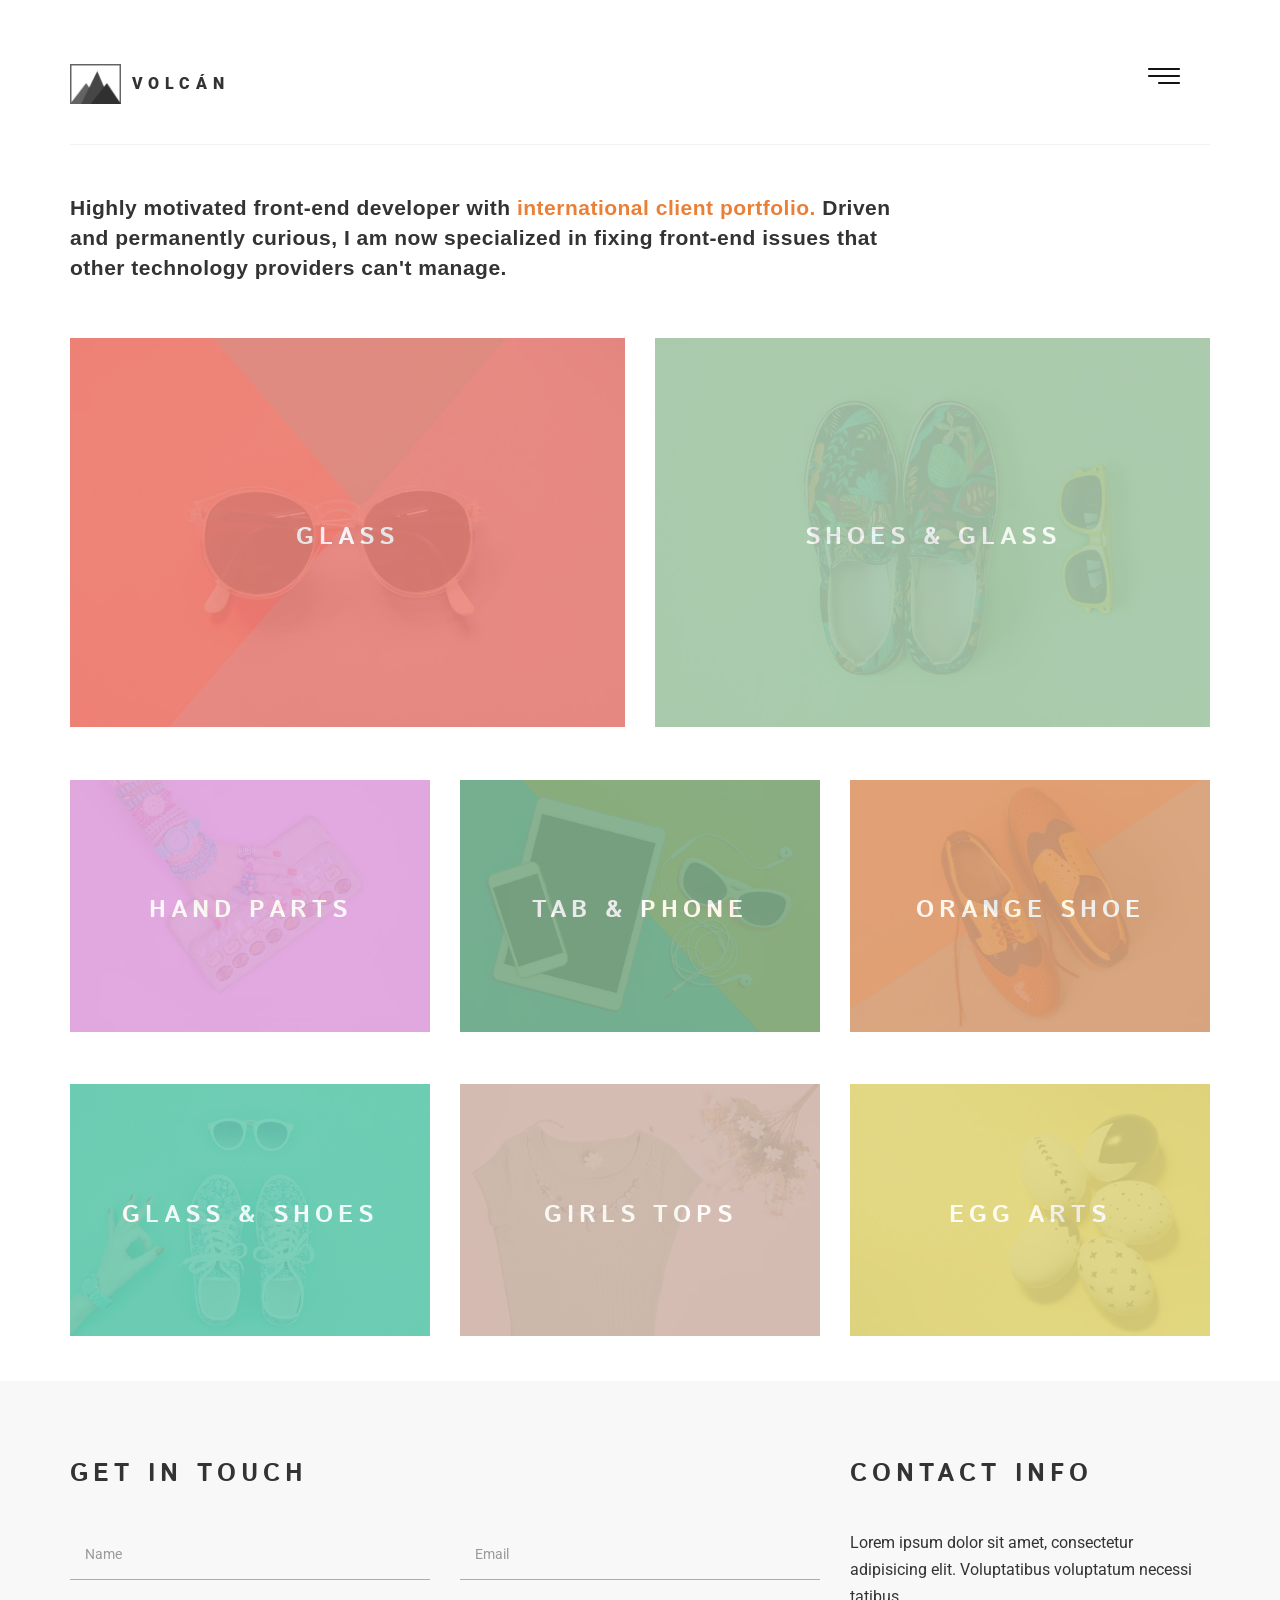
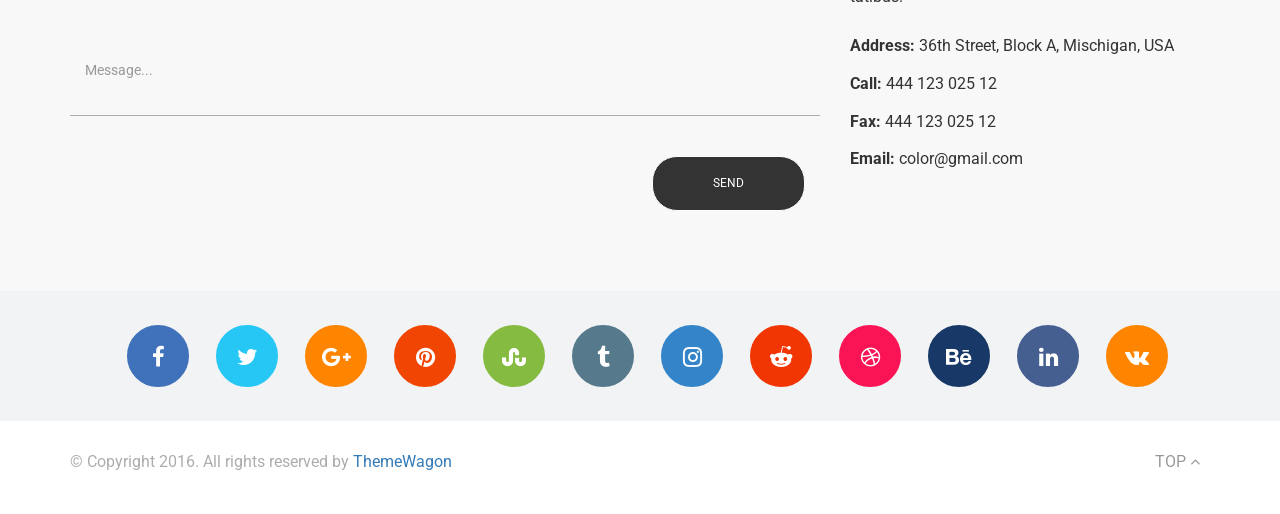
==== index.html @ 9eef5bb5 "added template" ====
<!DOCTYPE HTML>
<html>
	<head>
		<title>Volca&#769;n</title>

		<meta charset="utf-8" />
		<meta name="viewport" content="width=device-width, initial-scale=1" />
		<meta name="viewport" content="width=device-width, initial-scale=1.0">
		<link rel="stylesheet" type="text/css" href="assets/css/bootstrap.min.css">
		<link rel="stylesheet" href="assets/font-awesome/css/font-awesome.min.css">		
		<link href="https://fonts.googleapis.com/css?family=Istok+Web" rel="stylesheet">
		<link href="https://fonts.googleapis.com/css?family=Roboto:400,400i,700" rel="stylesheet">
		<link rel="stylesheet" href="assets/css/magnific-popup.css">

		<link rel="stylesheet" type="text/css" href="assets/css/main.css">
	</head>

	<body>
		<!-- Wrapper -->
		<section class="head" id="header">
			<div class="wrapper">
				<div class="container">
					<div class="row">
						<div class="col-md-12">
							<header class="header">
								<div class="inner">
									<!-- Logo -->
									<a href="#menu"class="nav-bars">
										<img src="images/nav_icon.svg" class="img-responsive" alt="Collapsable Navbar">
									</a>
									<a href="index.html" class="logo">
										<span class="symbol"><img src="images/logo.png" alt="Title" /></span><span class="title">volca&#769;n</span>
									</a>
								</div>
							</header>
							<!-- Menu -->
							<nav id="menu">
								<h2>Menu</h2>
								<ul>
									<li><a href="index.html">Home</a></li>
									<li><a href="elements.html">Elements</a></li>
								</ul>
							</nav>
						</div>
					</div>
				</div>
			</div>
		</section>

		<!-- Main -->

		<section class="main-body">
			<div class="container">
				<div class="row">
					<div class="col-md-9">
						<p class="drescription">Highly motivated front-end developer with <span class="orange">international client portfolio.</span> Driven and permanently curious, I am now specialized in fixing front-end issues that other technology providers can't manage.</p>
					</div>
				</div>
				<div class="tiles">
					<div class="row">
						<div class="col-md-6">
							<div class="a">
								<a href="#test-popup-1" class="open-popup-link">
									<img src="images/1.jpg" class="img-responsive" alt="Responsive image">
									<div class="img-hover glass">
										<div class="c-table">
											<div class="ct-cell">
												<h3 class="img-title">Glass</h3>
											</div>
										</div>
									</div>
								</a>
							</div>
							<div id="test-popup-1" class="white-popup mfp-hide">
							  	<div class="container-fluid">
									<div class="row">
										<div class="pop-up-color">
											<div class="col-md-8 p-l-0 p-r-0">
												<img src="images/1.jpg" class="img-responsive" alt="Responsive image">
											</div>
											<div class="col-md-4">
												<div>
													<h2 class="popup-head">Glass</h2>
												</div>
												<div>
													<p class="popup-parapraph">Etiam quis viverra lorem, in semper lorem. Sed nisl arcu euismod sit a amet nisi is a euismod sed cursus arcu elementum and ipsum arcu vivamus is quis venenatis orci and nullam dolore. Etiam quis viverra lorem, in semper lorem. Sed nisl arcu euismod still amet nisi aliqua.Eas Lorem ipsum dolor sit amet.</p>
												</div>
												<div class="pop-up-icon">
													<div class="row">
														<ul class="text-center popup-social-contact">
															<li class="popup-social-icons">
															<a href="#" class="icon pop-up fa-facebook"><span class="label">Facebook</span></a>
															</li>
															<li class="popup-social-icons">
																<a href="#" class="icon pop-up fa-twitter"><span class="label">Twitter</span></a>
															</li>
															<li class="popup-social-icons">
																<a href="#" class="icon pop-up fa-google-plus"><span class="label">GooglePlus</span></a>
															</li>
															<li class="popup-social-icons">
																<a href="#" class="icon pop-up fa-pinterest"><span class="label">pinterest</span></a>
															</li>
														</ul>
													</div>
												</div>
											</div>
										</div>
									</div>
								</div>
							</div>
						</div>
						<div class="col-md-6">
							<div class="a">
								<a href="#test-popup-2" class="open-popup-link">
									<img src="images/2.jpg" class="img-responsive" alt="Responsive image">
									<div class="img-hover shoes-glass">
										<div class="c-table">
											<div class="ct-cell">
												<h3 class="img-title">SHOES & GLASS</h3>
											</div>
										</div>
									</div>
								</a>
							</div>
							<div id="test-popup-2" class="white-popup mfp-hide">
							  	<div class="container-fluid">
									<div class="row">
										<div class="pop-up-color">
											<div class="col-md-8 p-l-0 p-r-0">
												<img src="images/2.jpg" class="img-responsive" alt="Responsive image">
											</div>
											<div class="col-md-4">
												<div>
													<h2 class="popup-head">SHOES & GLASS</h2>
												</div>
												<div>
													<p class="popup-parapraph">Etiam quis viverra lorem, in semper lorem. Sed nisl arcu euismod sit a amet nisi is a euismod sed cursus arcu elementum and ipsum arcu vivamus is quis venenatis orci and nullam dolore. Etiam quis viverra lorem, in semper lorem. Sed nisl arcu euismod still amet nisi aliqua.Eas Lorem ipsum dolor sit amet.</p>
												</div>
												<div class="pop-up-icon">
													<div class="row">
														<ul class="text-center popup-social-contact">
															<li class="popup-social-icons">
															<a href="#" class="icon pop-up fa-facebook"><span class="label">Facebook</span></a>
															</li>
															<li class="popup-social-icons">
																<a href="#" class="icon pop-up fa-twitter"><span class="label">Twitter</span></a>
															</li>
															<li class="popup-social-icons">
																<a href="#" class="icon pop-up fa-google-plus"><span class="label">GooglePlus</span></a>
															</li>
															<li class="popup-social-icons">
																<a href="#" class="icon pop-up fa-pinterest"><span class="label">pinterest</span></a>
															</li>
														</ul>
													</div>
												</div>
											</div>
										</div>
									</div>
								</div>
							</div>
						</div>
					</div><br>
					<div class="row">
						<div class="col-md-4">
							<div class="a">
								<a href="#test-popup-3" class="open-popup-link">
									<img src="images/3.jpg" class="img-responsive" alt="Responsive image">
									<div class="img-hover hand-parts">
										<div class="c-table">
											<div class="ct-cell">
												<h3 class="img-title">HAND PARTS</h3>
											</div>
										</div>
									</div>
								</a>
							</div>
							<div id="test-popup-3" class="white-popup mfp-hide">
							  	<div class="container-fluid">
									<div class="row">
										<div class="pop-up-color">
											<div class="col-md-8 p-l-0 p-r-0">
												<img src="images/3.jpg" class="img-responsive" alt="Responsive image">
											</div>
											<div class="col-md-4">
												<div>
													<h2 class="popup-head">HAND PARTS</h2>
												</div>
												<div>
													<p class="popup-parapraph">Etiam quis viverra lorem, in semper lorem. Sed nisl arcu euismod sit a amet nisi is a euismod sed cursus arcu elementum and ipsum arcu vivamus is quis venenatis orci and nullam dolore. Etiam quis viverra lorem, in semper lorem. Sed nisl arcu euismod still amet nisi aliqua.Eas Lorem ipsum dolor sit amet.</p>
												</div>
												<div class="pop-up-icon">
													<div class="row">
														<ul class="text-center popup-social-contact">
															<li class="popup-social-icons">
															<a href="#" class="icon pop-up fa-facebook"><span class="label">Facebook</span></a>
															</li>
															<li class="popup-social-icons">
																<a href="#" class="icon pop-up fa-twitter"><span class="label">Twitter</span></a>
															</li>
															<li class="popup-social-icons">
																<a href="#" class="icon pop-up fa-google-plus"><span class="label">GooglePlus</span></a>
															</li>
															<li class="popup-social-icons">
																<a href="#" class="icon pop-up fa-pinterest"><span class="label">pinterest</span></a>
															</li>
														</ul>
													</div>
												</div>
											</div>
										</div>
									</div>
								</div>
							</div>
						</div>
						<div class="col-md-4">
							<div class="a">
								<a href="#test-popup-4" class="open-popup-link">
									<img src="images/4.jpg" class="img-responsive" alt="Responsive image">
									<div class="img-hover table-with-phone">
										<div class="c-table">
											<div class="ct-cell">
												<h3 class="img-title">TAB &amp; PHONE</h3>
											</div>
										</div>
									</div>
								</a>
							</div>
							<div id="test-popup-4" class="white-popup mfp-hide">
							  	<div class="container-fluid">
									<div class="row">
										<div class="pop-up-color">
											<div class="col-md-8 p-l-0 p-r-0">
												<img src="images/4.jpg" class="img-responsive" alt="Responsive image">
											</div>
											<div class="col-md-4">
												<div>
													<h2 class="popup-head">Tablet with phone</h2>
												</div>
												<div>
													<p class="popup-parapraph">Etiam quis viverra lorem, in semper lorem. Sed nisl arcu euismod sit a amet nisi is a euismod sed cursus arcu elementum and ipsum arcu vivamus is quis venenatis orci and nullam dolore. Etiam quis viverra lorem, in semper lorem. Sed nisl arcu euismod still amet nisi aliqua.Eas Lorem ipsum dolor sit amet.</p>
												</div>
												<div class="pop-up-icon">
													<div class="row">
														<ul class="text-center popup-social-contact">
															<li class="popup-social-icons">
															<a href="#" class="icon pop-up fa-facebook"><span class="label">Facebook</span></a>
															</li>
															<li class="popup-social-icons">
																<a href="#" class="icon pop-up fa-twitter"><span class="label">Twitter</span></a>
															</li>
															<li class="popup-social-icons">
																<a href="#" class="icon pop-up fa-google-plus"><span class="label">GooglePlus</span></a>
															</li>
															<li class="popup-social-icons">
																<a href="#" class="icon pop-up fa-pinterest"><span class="label">pinterest</span></a>
															</li>
														</ul>
													</div>
												</div>
											</div>
										</div>
									</div>
								</div>
							</div>
						</div>
						<div class="col-md-4">
							<div class="a">
								<a href="#test-popup-5" class="open-popup-link">
									<img src="images/5.jpg" class="img-responsive" alt="Responsive image">
									<div class="img-hover orange-shoe">
										<div class="c-table">
											<div class="ct-cell">
												<h3 class="img-title">ORANGE SHOE</h3>
											</div>
										</div>
									</div>
								</a>
							</div>
							<div id="test-popup-5" class="white-popup mfp-hide">
							  	<div class="container-fluid">
									<div class="row">
										<div class="pop-up-color">
											<div class="col-md-8 p-l-0 p-r-0">
												<img src="images/5.jpg" class="img-responsive" alt="Responsive image">
											</div>
											<div class="col-md-4">
												<div>
													<h2 class="popup-head">Orange shoe</h2>
												</div>
												<div>
													<p class="popup-parapraph">Etiam quis viverra lorem, in semper lorem. Sed nisl arcu euismod sit a amet nisi is a euismod sed cursus arcu elementum and ipsum arcu vivamus is quis venenatis orci and nullam dolore. Etiam quis viverra lorem, in semper lorem. Sed nisl arcu euismod still amet nisi aliqua.Eas Lorem ipsum dolor sit amet.</p>
												</div>
												<div class="pop-up-icon">
													<div class="row">
														<ul class="text-center popup-social-contact">
															<li class="popup-social-icons">
															<a href="#" class="icon pop-up fa-facebook"><span class="label">Facebook</span></a>
															</li>
															<li class="popup-social-icons">
																<a href="#" class="icon pop-up fa-twitter"><span class="label">Twitter</span></a>
															</li>
															<li class="popup-social-icons">
																<a href="#" class="icon pop-up fa-google-plus"><span class="label">GooglePlus</span></a>
															</li>
															<li class="popup-social-icons">
																<a href="#" class="icon pop-up fa-pinterest"><span class="label">pinterest</span></a>
															</li>
														</ul>
													</div>
												</div>
											</div>
										</div>
									</div>
								</div>
							</div>
						</div>
					</div><br>
					<div class="row">
						<div class="col-md-4">
							<div class="a">
								<a href="#test-popup-6" class="open-popup-link">
									<img src="images/6.jpg" class="img-responsive" alt="Responsive image">
									<div class="img-hover glass-shoes">
										<div class="c-table">
											<div class="ct-cell">
												<h3 class="img-title">GLASS & SHOES</h3>
											</div>
										</div>
									</div>
								</a>
							</div>
							<div id="test-popup-6" class="white-popup mfp-hide">
							  	<div class="container-fluid">
									<div class="row">
										<div class="pop-up-color">
											<div class="col-md-8 p-l-0 p-r-0">
												<img src="images/6.jpg" class="img-responsive" alt="Responsive image">
											</div>
											<div class="col-md-4">
												<div>
													<h2 class="popup-head">Glass & Shoes</h2>
												</div>
												<div>
													<p class="popup-parapraph">Etiam quis viverra lorem, in semper lorem. Sed nisl arcu euismod sit a amet nisi is a euismod sed cursus arcu elementum and ipsum arcu vivamus is quis venenatis orci and nullam dolore. Etiam quis viverra lorem, in semper lorem. Sed nisl arcu euismod still amet nisi aliqua.Eas Lorem ipsum dolor sit amet.</p>
												</div>
												<div class="pop-up-icon">
													<div class="row">
														<ul class="text-center popup-social-contact">
															<li class="popup-social-icons">
															<a href="#" class="icon pop-up fa-facebook"><span class="label">Facebook</span></a>
															</li>
															<li class="popup-social-icons">
																<a href="#" class="icon pop-up fa-twitter"><span class="label">Twitter</span></a>
															</li>
															<li class="popup-social-icons">
																<a href="#" class="icon pop-up fa-google-plus"><span class="label">GooglePlus</span></a>
															</li>
															<li class="popup-social-icons">
																<a href="#" class="icon pop-up fa-pinterest"><span class="label">pinterest</span></a>
															</li>
														</ul>
													</div>
												</div>
											</div>
										</div>
									</div>
								</div>
							</div>
						</div>
						<div class="col-md-4">
							<div class="a">
								<a href="#test-popup-7" class="open-popup-link">
									<img src="images/7.jpg" class="img-responsive" alt="Responsive image">
									<div class="img-hover girls-tops">
										<div class="c-table">
											<div class="ct-cell">
												<h3 class="img-title">GIRLS TOPS</h3>
											</div>
										</div>
									</div>
								</a>
							</div>
							<div id="test-popup-7" class="white-popup mfp-hide">
							  	<div class="container-fluid">
									<div class="row">
										<div class="pop-up-color">
											<div class="col-md-8 p-l-0 p-r-0">
												<img src="images/7.jpg" class="img-responsive" alt="Responsive image">
											</div>
											<div class="col-md-4">
												<div>
													<h2 class="popup-head">Girls Tops</h2>
												</div>
												<div>
													<p class="popup-parapraph">Etiam quis viverra lorem, in semper lorem. Sed nisl arcu euismod sit a amet nisi is a euismod sed cursus arcu elementum and ipsum arcu vivamus is quis venenatis orci and nullam dolore. Etiam quis viverra lorem, in semper lorem. Sed nisl arcu euismod still amet nisi aliqua.Eas Lorem ipsum dolor sit amet.</p>
												</div>
												<div class="pop-up-icon">
													<div class="row">
														<ul class="text-center popup-social-contact">
															<li class="popup-social-icons">
															<a href="#" class="icon pop-up fa-facebook"><span class="label">Facebook</span></a>
															</li>
															<li class="popup-social-icons">
																<a href="#" class="icon pop-up fa-twitter"><span class="label">Twitter</span></a>
															</li>
															<li class="popup-social-icons">
																<a href="#" class="icon pop-up fa-google-plus"><span class="label">GooglePlus</span></a>
															</li>
															<li class="popup-social-icons">
																<a href="#" class="icon pop-up fa-pinterest"><span class="label">pinterest</span></a>
															</li>
														</ul>
													</div>
												</div>
											</div>
										</div>
									</div>
								</div>
							</div>
						</div>
						<div class="col-md-4">
							<div class="a">
								<a href="#test-popup-8" class="open-popup-link">
									<img src="images/8.jpg" class="img-responsive" alt="Responsive image">
									<div class="img-hover egg-arts">
										<div class="c-table">
											<div class="ct-cell">
												<h3 class="img-title">EGG ARTS</h3>
											</div>
										</div>
									</div>
								</a>
							</div>
							<div id="test-popup-8" class="white-popup mfp-hide">
							  	<div class="container-fluid">
									<div class="row">
										<div class="pop-up-color">
											<div class="col-md-8 p-l-0 p-r-0">
												<img src="images/8.jpg" class="img-responsive" alt="Responsive image">
											</div>
											<div class="col-md-4">
												<div>
													<h2 class="popup-head">Egg Arts</h2>
												</div>
												<div>
													<p class="popup-parapraph">Etiam quis viverra lorem, in semper lorem. Sed nisl arcu euismod sit a amet nisi is a euismod sed cursus arcu elementum and ipsum arcu vivamus is quis venenatis orci and nullam dolore. Etiam quis viverra lorem, in semper lorem. Sed nisl arcu euismod still amet nisi aliqua.Eas Lorem ipsum dolor sit amet.</p>
												</div>
												<div class="pop-up-icon">
													<div class="row">
														<ul class="text-center popup-social-contact">
															<li class="popup-social-icons">
															<a href="#" class="icon pop-up fa-facebook"><span class="label">Facebook</span></a>
															</li>
															<li class="popup-social-icons">
																<a href="#" class="icon pop-up fa-twitter"><span class="label">Twitter</span></a>
															</li>
															<li class="popup-social-icons">
																<a href="#" class="icon pop-up fa-google-plus"><span class="label">GooglePlus</span></a>
															</li>
															<li class="popup-social-icons">
																<a href="#" class="icon pop-up fa-pinterest"><span class="label">pinterest</span></a>
															</li>
														</ul>														
													</div>
												</div>
											</div>
										</div>
									</div>
								</div>
							</div>
						</div>
					</div>
				</div>
			</div>
		</section>

		<section class="contact">
			<div class="container">
				<div class="row">
					<div class="col-md-8">
						<h1>GET IN TOUCH</h1>
							<form>
								<div class="row">
									<div class="col-md-6">
										<div class="form-group">
											<input type="text" class="form-control gt" name="name" id="name" placeholder="Name"/>
										</div>
									</div>
									<div class="col-md-6">
										<div class="form-group">
											<input type="email" class="form-control gt" name="email" id="email" placeholder="Email" />
										</div>
									</div>
								</div>
								<div class="row">
									<div class="col-md-12">
										<div class="from-group">
											<textarea class="form-control gt" rows="2" name="message" id="message" placeholder="Message..."></textarea>
										</div>
									</div>
								</div>
							</form>
							<div class="form-group"  align="right">
							    <div class="col-sm-offset-2 col-sm-10">
							      <a href="#" type="submit" class="btn btn-tobais btn-send-2">SEND</a>
							    </div>
							</div>
						</div>
					<div class="col-md-4">
						<h1>CONTACT INFO</h1>
							<p class="contact-desc">
								Lorem ipsum dolor sit amet, consectetur adipisicing elit. Voluptatibus voluptatum necessi tatibus.
							</p>
							<p><Strong>Address: </Strong> 36th Street, Block A, Mischigan, USA</p>
							<p><Strong>Call:</Strong> 444 123 025 12</p>						
							<p><Strong>Fax: </Strong>444 123 025 12</p>						
							<p><Strong>Email: </Strong>color@gmail.com</p>						
					</div>
				</div>				
			</div>
		</section>

		<section class="social-contact-icon">
			<div class="container">
				<div class="row">
					<div class="col-md-12 col-xs-12">
						<ul class="text-center social-contact">
							<li class="social-icons">
							<a href="#" class="icon style2 fa-facebook"><span class="label">Facebook</span></a>
							</li>
							<li class="social-icons">
								<a href="#" class="icon style2 fa-twitter"><span class="label">Twitter</span></a>
							</li>
							<li class="social-icons">
								<a href="#" class="icon style2 fa-google-plus"><span class="label">GooglePlus</span></a>
							</li>
							<li class="social-icons">
								<a href="#" class="icon style2 fa-pinterest"><span class="label">pinterest</span></a>
							</li>
							<li class="social-icons">
								<a href="#" class="icon style2 fa-stumbleupon"><span class="label">Stumbleupon</span></a>
							</li>
							<li class="social-icons">
								<a href="#" class="icon style2 fa-tumblr"><span class="label">tumblr</span></a>
							</li>
							<li class="social-icons">
								<a href="#" class="icon style2 fa-instagram"><span class="label">Instagram</span></a>
							</li>
							<li class="social-icons">
								<a href="#" class="icon style2 fa-reddit-alien"><span class="label">reddit-alien</span></a>
							</li>
							<li class="social-icons">
								<a href="#" class="icon style2 fa-dribbble"><span class="label">Dribbble</span></a>
							</li>
							<li class="social-icons">
								<a href="#" class="icon style2 fa-behance"><span class="label">Behance</span></a>
							</li>
							<li class="social-icons">
								<a href="#" class="icon style2 fa-linkedin"><span class="label">Linkedin</span></a>
							</li>
							<li class="social-icons">
								<a href="#" class="icon style2 fa-vk"><span class="label">vk</span></a>
							</li>
						</ul>							
					</div>
				</div>
			</div>
		</section>

		<section class="footer">		
			<footer>
				<div class="container">
					<div class="row">
						<div class="col-sm-8 col-xs-9">
							<p class="right-color">&copy; Copyright 2016. All rights reserved by <a href="https://themewagon.com/" target="_blank">ThemeWagon</a></p>
						</div>
						<div class="col-sm-4 col-xs-3" align="right">
							<a href="#" id="back-to-top" class="top text-right" >TOP <i class="fa fa-angle-up" aria-hidden="true"></i> </a>
						</div>
					</div>
				</div>											
			</footer>
		</section>

	<!-- Scripts -->

		<script src="assets/js/jquery-3.1.0.min.js"></script>
		<script src="assets/js/bootstrap.min.js"></script>
		<script src="assets/js/jquery.magnific-popup.min.js"></script>

		<script src="assets/js/script.js"></script>

		<!--  ===== Scroll to Top ====  -->
	    <script>
			if ($('#back-to-top').length) {
			    $('#back-to-top').on('click', function (e) {
			        e.preventDefault();
			        $('html,body').animate({
			            scrollTop: 0
			        }, 700);
			    });
			}
		</script>
		
	</body>
</html>
---- assets/css/main.css ----
* {
	outline: none !important;
}
body {
	font-family: 'Roboto', sans-serif;
	font-size: 16px;
}

a:hover {
	text-decoration: none;
}

blockquote {
	font-style: italic;
	border-left: 3px solid #333;
}
h1, h2, h3, h4, h5, h6{
	font-family: 'Istok Web', sans-serif;
	font-weight: bold;
}
textarea {
	resize: none;
}
h1 {
	font-size: 36px;
	margin-top: 45px;
}
h2 {
	font-size: 31px;
}
pre {
	background-color: e4e4e4;
	border-radius: 10px;
}

.inner {
    border-bottom: 1px solid #f2f2f2;
}

.drescription {
	padding-top: 2.3em;
    font-family: 'Roboto Bold', sans-serif;
    font-size: 21px;
    font-weight: 700;
    letter-spacing: .5px;
}

.orange {
	color: #eb7f36;
}
.checkbox-inline, .radio-inline {
	
	font-size: 15px;
	margin: 25px 0px 0px 0px;
}

.fa-circle-thin:before, .fa-check-circle:before, .fa-check-square:before, .fa-square-o:before {
    font-size: 25px;
    margin-right: 7px;
}
.contact {
	background-color: #f8f8f8;
	padding: 5em 0em;
}
.contact h1 {
	padding-bottom: 30px;
    font-size: 25px;
    letter-spacing: 5px;
    margin-top: 0px;
}

.contact p {
    margin-bottom: 15px;
}

.contact p.contact-desc {
    margin-bottom: 25px;
    line-height: 27px;
}

.social-contact-icon {
	background-color: #f2f3f4;
}
.fa {
	margin-right: 10px;
}
.top {
	color: #999999;
	position: absolute;
    top: 0;
    right: 15px;
}

.item1, .item2 {
	height: 100px;
}

.item1 {
	background-color: red;
}

.item2 {
	background-color: green;
}

.form-control {
    border: none;
    box-shadow: none;
    border-bottom: 1px solid #adadad;
    border-radius: 0px;
    padding: 15px;
    height: auto;
    margin-bottom: 30px;
}
.gt {
    border: none;
    box-shadow: none;
    border-bottom: 1px solid #adadad;
    border-radius: 0px;
    background-color: #f8f8f8;
}

.icon {
		text-decoration: none;
		border-bottom: none;
		position: relative;
	}

		.icon:before {
			-moz-osx-font-smoothing: grayscale;
			-webkit-font-smoothing: antialiased;
			font-family: FontAwesome;
			font-style: normal;
			font-weight: normal;
			text-transform: none !important;
		}

		.icon > .label {
			display: none;
		}

		.icons {
			padding: 30px 0px 0px 30px;
		}
		.footer {
			padding: 30px 0px;
		}

		.icon.style2 {
			-moz-transition: background-color 0.2s ease-in-out, color 0.2s ease-in-out, border-color 0.2s ease-in-out;
			-webkit-transition: background-color 0.2s ease-in-out, color 0.2s ease-in-out, border-color 0.2s ease-in-out;
			-ms-transition: background-color 0.2s ease-in-out, color 0.2s ease-in-out, border-color 0.2s ease-in-out;
			transition: background-color 0.2s ease-in-out, color 0.2s ease-in-out, border-color 0.2s ease-in-out;
			background-color: transparent;
			border: solid 4px #f2f3f4;
			border-radius: 4px;
			width: 70px;
			height: 70px;
			display: inline-block;
			text-align: center;
			line-height: 65px;
			color: inherit;
			border-radius: 100%;
		}

			.icon.style2:before {
				font-size: 1.4em;
				color: #ffffff;
			}

			.icon.style2:hover {
				border-color: #c9c9c9;
			}

			.icon.style2:active {
				background-color: rgba(242, 132, 158, 0.1);
			}


			.contact-info{

				margin-left: 38px;
				padding: 30px 0px 70px 0px;
			}

.icon.style2.fa-facebook {

	background-color: #4071bb;
}
.icon.style2.fa-twitter {

	background-color: #27c7f5;
}
.icon.style2.fa-instagram {

	background-color: #3384c8;
}
.icon.style2.fa-dribbble {

	background-color: #fa1455;
}
.icon.style2.fa-google-plus {

	background-color: #ff8400;
}
.icon.style2.fa-stumbleupon {

	background-color: #85bb40;
}
.icon.style2.fa-behance {

	background-color: #183867;
}
.icon.style2.fa-linkedin {

	background-color: #465f91;
}
.icon.style2.fa-vk {

	background-color: #ff8400;
}
.icon.style2.fa-tumblr {

	background-color: #567a8c;
}
.icon.style2.fa-reddit-alien {

	background-color: #f13503;
}
.icon.style2.fa-pinterest {

	background-color: #f14603;
}

.right-color {

	color: #adadad;
}

#main {
    margin-top: 30px;
}

.btn-tobais {
	-webkit-transition: all 0.4s ease-in-out;
	-moz-transition: all 0.4s ease-in-out;
	-ms-transition: all 0.4s ease-in-out;
	-o-transition: all 0.4s ease-in-out;
	transition: all 0.4s ease-in-out;
	border-radius: 25px;
	font-size: 12px;
	color: #333;
    background-color: #ffffff;
    margin-top: 30px;
    border: 1px solid;
    padding: 10px 20px;
}
.hover-off:hover{
	color: #fff;
}

/* Header */

	.header {
		padding: 4em 0 0 ;
	}

		.header .logo {
			display: block;
			border-bottom: 0;
			color: inherit;
			font-weight: 900;
			letter-spacing: 0.35em;
			margin: 0 0 2.5em 0;
			text-decoration: none;
			text-transform: uppercase;
			display: inline-block;
		}

			.header .logo > * {
				display: inline-block;
				vertical-align: middle;
			}

			.header .logo .symbol {
				margin-right: 0.65em;
			}

				.header .logo .symbol img {
					display: block;
					width: 3.2em;
					height: 2.5em;
				}


.unordarlist {
	font-family: 'Roboto', sans-serif;
    list-style-type: square;
    font-size: bold;
    font-weight: bold;
    margin-left: -22px;
}


.img-fit{
	display: block;
	min-width: 100%;
}

.image-text{

	margin:  60px 0px;
}
.image-text-text{

	margin: 20px 0px;
}
.tiles{

	margin: 30px 0px;
}
img.img-responsive {
    margin: 15px 0px;
}
.btn-send {

	padding: 10px 30px;
    background-color: #333;
    color: #fff;
    margin-top: 30px;
}

.btn-defalt {

	background-color: #333;
	color: #fff;
	padding: 13px 40px;
	border-radius: 20px;
}
.btn-special {
	background-color: #333;
	color: #fff;
	padding: 13px 40px;
	border-radius: 20px;
}
.btn-big {
	background-color: #333;
	color: #fff;
	padding: 15px 35px;
	border-radius: 30px;
}
.btn-small {
	background-color: #333;
	color: #fff;
	padding: 7px 25px;
	border-radius: 30px;
}
.btn-fit {
	background-color: #333;
	color: #fff;
	padding: 12px 170px;
}
@media only screen and (max-width: 417px) {
    .btn-fit {
        padding: 12px 90px;
    }
}
.btn-fit-small {
	background-color: #333;
	color: #fff;
	padding: 8px 153px;
}
@media only screen and (max-width: 417px) {
    .btn-fit-small {
        padding: 8px 79px;
    }
}
.btn:hover{
	background-color: #555;
    color: #fff;
}
.btn:focus{
	background-color: #333;
	color: #fff;
    text-decoration: none;
}

.btn-fit-mid {
	padding: 12px 170px;
}
@media only screen and (max-width: 400px) {
    .btn-fit-mid {
        padding: 12px 100px;
    }
}
.btn-fit-small-mid {
	padding: 12px 153px;
}
@media only screen and (max-width: 400px) {
    .btn-fit-small-mid {
        padding: 12px 85px;
    }
}
.btn-disabled {
	background-color: #c1c1c1;
	color: #fff;
	padding: 13px 40px;
	border-radius: 20px;
	
	
}

button[disabled], html input[disabled] {
	cursor: not-allowed;
}
.btn-disabled-white {
	
	color: #c1c1c1;
	padding: 13px 40px;
	border-radius: 20px;
	
}
.btn-action-small {
	background-color: #333;
	color: #fff;
	padding: 8px 30px;
	border-radius: 20px;
}
.btn-action-small-white {
	padding: 8px 30px;
	border-radius: 20px;
}
.btn-action-default-white {
	padding: 12px 170px;
}
@media only screen and (max-width: 400px) {
    .btn-action-default-white {
        padding: 12px 100px;
    }
}
.btn-action-small-2 {
	background-color: #333;
	color: #fff;
	padding: 9px 170px;
}
@media only screen and (max-width: 400px) {
    .btn-action-small-2 {
        padding: 12px 100px;
    }
}
.btn-action-small-white-2 {
	padding: 9px 170px;
}
@media only screen and (max-width: 400px) {
    .btn-action-small-white-2 {
        padding: 12px 100px;
    }
}
.btn-send-2 {
	padding: 18px 60px;
    background-color: #333;
    color: #fff;
    margin-top: 10px;
}


/* Menu */

	.wrapper {
		-moz-transition: opacity 0.45s ease;
		-webkit-transition: opacity 0.45s ease;
		-ms-transition: opacity 0.45s ease;
		transition: opacity 0.45s ease;
		opacity: 1;
	}

	#menu {
		-moz-transform: translateX(22em);
		-webkit-transform: translateX(22em);
		-ms-transform: translateX(22em);
		transform: translateX(22em);
		-moz-transition: -moz-transform 0.45s ease, visibility 0.45s;
		-webkit-transition: -webkit-transform 0.45s ease, visibility 0.45s;
		-ms-transition: -ms-transform 0.45s ease, visibility 0.45s;
		transition: transform 0.45s ease, visibility 0.45s;
		position: fixed;
		top: 0;
		right: 0;
		width: 22em;
		max-width: 80%;
		height: 100%;
		-webkit-overflow-scrolling: touch;
		background: #333;
		color: #ffffff;
		cursor: default;
		visibility: hidden;
		z-index: 10002;
	}

		#menu > .inner {
			-moz-transition: opacity 0.45s ease;
			-webkit-transition: opacity 0.45s ease;
			-ms-transition: opacity 0.45s ease;
			transition: opacity 0.45s ease;
			-webkit-overflow-scrolling: touch;
			position: absolute;
			top: 0;
			left: 0;
			width: 100%;
			height: 100%;
			padding: 2.75em;
			opacity: 0;
			overflow-y: auto;
		}

			#menu > .inner > ul {
				list-style: none;
				margin: 0 0 1em 0;
				padding: 0;
			}
			#menu > .inner > h2 {
				list-style: none;
				padding-bottom: 30px;
				margin-top: 10px;
				margin-bottom: 15px;
			}

				#menu > .inner > ul > li {
					padding: 0;
					/* border-top: solid 1px rgba(255, 255, 255, 0.15); */
				}

					#menu > .inner > ul > li a {
						display: block;
						padding: 7px 0px;
						line-height: 1.5;
						border: 0;
						color: inherit;
					}

					#menu > .inner > ul > li:first-child {
						border-top: 0;
						margin-top: -1em;
					}

		#menu > .close {
			-moz-transition: opacity 0.45s ease, -moz-transform 0.45s ease;
			-webkit-transition: opacity 0.45s ease, -webkit-transform 0.45s ease;
			-ms-transition: opacity 0.45s ease, -ms-transform 0.45s ease;
			transition: opacity 0.45s ease, transform 0.45s ease;
			-moz-transform: scale(0.25) rotate(180deg);
			-webkit-transform: scale(0.25) rotate(180deg);
			-ms-transform: scale(0.25) rotate(180deg);
			transform: scale(0.25) rotate(180deg);
			-webkit-tap-highlight-color: transparent;
			display: block;
			position: absolute;
			top: 3em;
			right: 6em;
			width: 6em;
			text-indent: 6em;
			height: 3em;
			border: 0;
			font-size: 1em;
			opacity: 0;
			overflow: hidden;
			padding: 0;
			white-space: nowrap;
		}

			#menu > .close:before, #menu > .close:after {
				-moz-transition: opacity 0.2s ease;
				-webkit-transition: opacity 0.2s ease;
				-ms-transition: opacity 0.2s ease;
				transition: opacity 0.2s ease;
				content: '';
				display: block;
				position: absolute;
				top: 0;
				left: 0;
				width: 100%;
				height: 100%;
				background-position: center;
				background-repeat: no-repeat;
				background-size: 2em 2em;
			}

			#menu > .close:before {
				background-image: url("data:image/svg+xml;charset=utf8,%3Csvg xmlns='http://www.w3.org/2000/svg' width='100' height='100' viewBox='0 0 100 100' preserveAspectRatio='none'%3E%3Cstyle%3Eline %7B stroke-width: 8px%3B stroke: %23f2849e%3B %7D%3C/style%3E%3Cline x1='15' y1='15' x2='85' y2='85' /%3E%3Cline x1='85' y1='15' x2='15' y2='85' /%3E%3C/svg%3E");
				opacity: 0;
			}

			#menu > .close:after {
				background-image: url("data:image/svg+xml;charset=utf8,%3Csvg xmlns='http://www.w3.org/2000/svg' width='100' height='100' viewBox='0 0 100 100' preserveAspectRatio='none'%3E%3Cstyle%3Eline %7B stroke-width: 8px%3B stroke: %23585858%3B %7D%3C/style%3E%3Cline x1='15' y1='15' x2='85' y2='85' /%3E%3Cline x1='85' y1='15' x2='15' y2='85' /%3E%3C/svg%3E");
				opacity: 1;
			}

			#menu > .close:hover:before {
				opacity: 1;
			}

			#menu > .close:hover:after {
				opacity: 0;
			}

		@media screen and (max-width: 736px) {

			#menu {
				-moz-transform: translateX(16.5em);
				-webkit-transform: translateX(16.5em);
				-ms-transform: translateX(16.5em);
				transform: translateX(16.5em);
				width: 16.5em;
			}

				#menu > .inner {
					padding: 2.75em 1.5em;
				}

				#menu > .close {
					top: 0.5em;
					left: -4.25em;
					width: 4.25em;
					text-indent: 4.25em;
				}

					#menu > .close:before, #menu > .close:after {
						background-size: 1.5em 1.5em;
					}

		}

	body.is-menu-visible #wrapper {
		-moz-pointer-events: none;
		-webkit-pointer-events: none;
		-ms-pointer-events: none;
		pointer-events: none;
		cursor: default;
		opacity: 0.25;
	}

	body.is-menu-visible #menu {
		-moz-transform: translateX(0);
		-webkit-transform: translateX(0);
		-ms-transform: translateX(0);
		transform: translateX(0);
		visibility: visible;
	}

		body.is-menu-visible #menu > * {
			opacity: 1;
		}

		body.is-menu-visible #menu .close {
			-moz-transform: scale(1.0) rotate(0deg);
			-webkit-transform: scale(1.0) rotate(0deg);
			-ms-transform: scale(1.0) rotate(0deg);
			transform: scale(1.0) rotate(0deg);
			opacity: 1;
		}

		.nav-bars {
			position: absolute;
			right: 15px;
			width: auto;
			height: auto;
			top: 15px;
			padding: 30px;
		}

		.nav-bars i {
			color: #000;
			font-size: 20px;
			margin-right: 0px;
		}




/*---------------------------hover---------------------*/
#open-popup {padding:20px}
.white-popup {
  position: relative;
  background: #FFF;
  width: auto;
  max-width: 1150px;
}

.a a img.img-responsive {
	opacity: 0.5;
	-webkit-transition: all 0.5s ease-in-out;
	-moz-transition: all 0.5s ease-in-out;
	-ms-transition: all 0.5s ease-in-out;
	-o-transition: all 0.5s ease-in-out;
	transition: all 0.5s ease-in-out;
}
.a a:hover img.img-responsive{
	opacity: 1;
}
.a a .img-hover {
    position: absolute;
    left: 15px;
    top: 15px;
    right: 15px;
    bottom: 15px;
    text-align: center;
    color: #fff;
    text-transform: uppercase;
    transition: all .5s ease-in-out;
    opacity: 0.8;
}

@media screen and (max-width: 768px) {
	.a a .img-hover {
	top: 0px;
	bottom: 0px;
	}
}

.a a:hover .img-hover {
	opacity: 0;
}
.a a .img-hover.glass {
    background: #ea766a;
}
.a a .img-hover.shoes-glass {
    background: #a0c4a3;
}
.a a .img-hover.hand-parts {
    background: #da9dd9;
}
.a a .img-hover.table-with-phone {
    background: #6da178;
}
.a a .img-hover.orange-shoe {
    background: #da9567;
}
.a a .img-hover.glass-shoes {
    background: #5dc6aa;
}
.a a .img-hover.girls-tops {
    background: #cab0a6;
}
.a a .img-hover.egg-arts {
    background: #ddd173;
}
.a a .img-hover .c-table {
	display: table;
	width: 100%;
	height: 100%;
}

.a a .img-hover .c-table .ct-cell {
    display: table-cell;
    vertical-align: middle;
}

.a a .img-hover .c-table .ct-cell .img-title {
	display: block;
	letter-spacing: 5px;
	transition: all 0.5s cubic-bezier(0.81, -0.14, 0.47, 1)
}

.a a:hover .img-hover .c-table .ct-cell .img-title {
    display: none;
}

/*---------------------------popup----------------------------*/
.white-popup {
  position: relative;
  background-color: #FFF;
  padding: 0px;
  width: auto;
  max-width: 1150px;
  margin: 0px auto;
}
.popup-head {
	margin-top: 50px;
    margin-bottom: 35px;
    margin-left: 15px;
}
.popup-parapraph {
	padding: 0px 15px;
}
.pop-up-icon {
	padding: 20px 20px;
}
.pop-up:hover {
    border-color: #c9c9c9;
}
li.popup-socials-icons {
	padding-left: 15px;
}
.pop-up {
			-moz-transition: background-color 0.2s ease-in-out, color 0.2s ease-in-out, border-color 0.2s ease-in-out;
			-webkit-transition: background-color 0.2s ease-in-out, color 0.2s ease-in-out, border-color 0.2s ease-in-out;
			-ms-transition: background-color 0.2s ease-in-out, color 0.2s ease-in-out, border-color 0.2s ease-in-out;
			transition: background-color 0.2s ease-in-out, color 0.2s ease-in-out, border-color 0.2s ease-in-out;
			background-color: transparent;
			border: solid 4px #ffffff;
			border-radius: 4px;
			width: 50px;
			height: 50px;
			display: inline-block;
			text-align: center;
			line-height: 45px;
			color: inherit;
			border-radius: 100%;
		}
.pop-up.fa-facebook {

	background-color: #4071bb;
}
.pop-up.fa-twitter {

	background-color: #27c7f5;
}
.pop-up.fa-google-plus {

	background-color: #ff8400;
}
.pop-up.fa-pinterest {

	background-color: #f14603;
}
.icon.pop-up {
				font-size: 1.0em;
				color: #ffffff;
			}
.pop-up-color {
	background-color: #fff;
}

.pop-up-color img {
	margin: 0px auto;
}

.pop-up-color .p-r-0 {
	padding-right: 0px;
}
.pop-up-color .p-l-0 {
	padding-left: 0px;
}

.pop-up-color section {
	margin-top: 250px;
}

@media screen and (max-width: 1024px) {
	.pop-up-color section {
	margin-top: 25px;
	}
}

li.social-icons {
    padding-left: 15px;
    margin-top: 20px;
    margin-bottom: 20px;
}
.social-contact {
    padding-top: 10px;
    padding-left: 0px;
    text-align: center;
}
.socials-icons a {
    width: 40px;
    height: 40px;
    border-radius: 50%;
    border: 2px solid #fff;
    /* background: #6DBEC2; */
    background-color: #49C1DC;
    float: left;
    color: white;
    padding-top: 3px;
    font-size: 20px;
}
.social-contact li {
    list-style: none;
    display: inline-block;
}
.popup-social-contact {
    padding-top: 10px;
    padding-left: 0px;
    text-align: center;
}
.popup-socials-icons a {
    width: 40px;
    height: 40px;
    border-radius: 50%;
    border: 2px solid #fff;
    /* background: #6DBEC2; */
    background-color: #49C1DC;
    float: left;
    color: white;
    padding-top: 3px;
    font-size: 20px;
}
.popup-social-contact li {
    list-style: none;
    display: inline-block;
    padding-left: 6px;
}
textarea#message {
    margin-top: 35px;
}

.form-control:focus {
    border-color: #adadad;
    box-shadow: none;
}
@media screen and (max-width: 600px) {
	.mfp-arrow {
	top: 56%;
}
@media screen and (min-width: 601px) {
	.mfp-arrow {
	top: 40%;
}
.mfp-content .white-popup .col-md-4 {
	padding-right: 25px;
	padding-left: 25px;
}
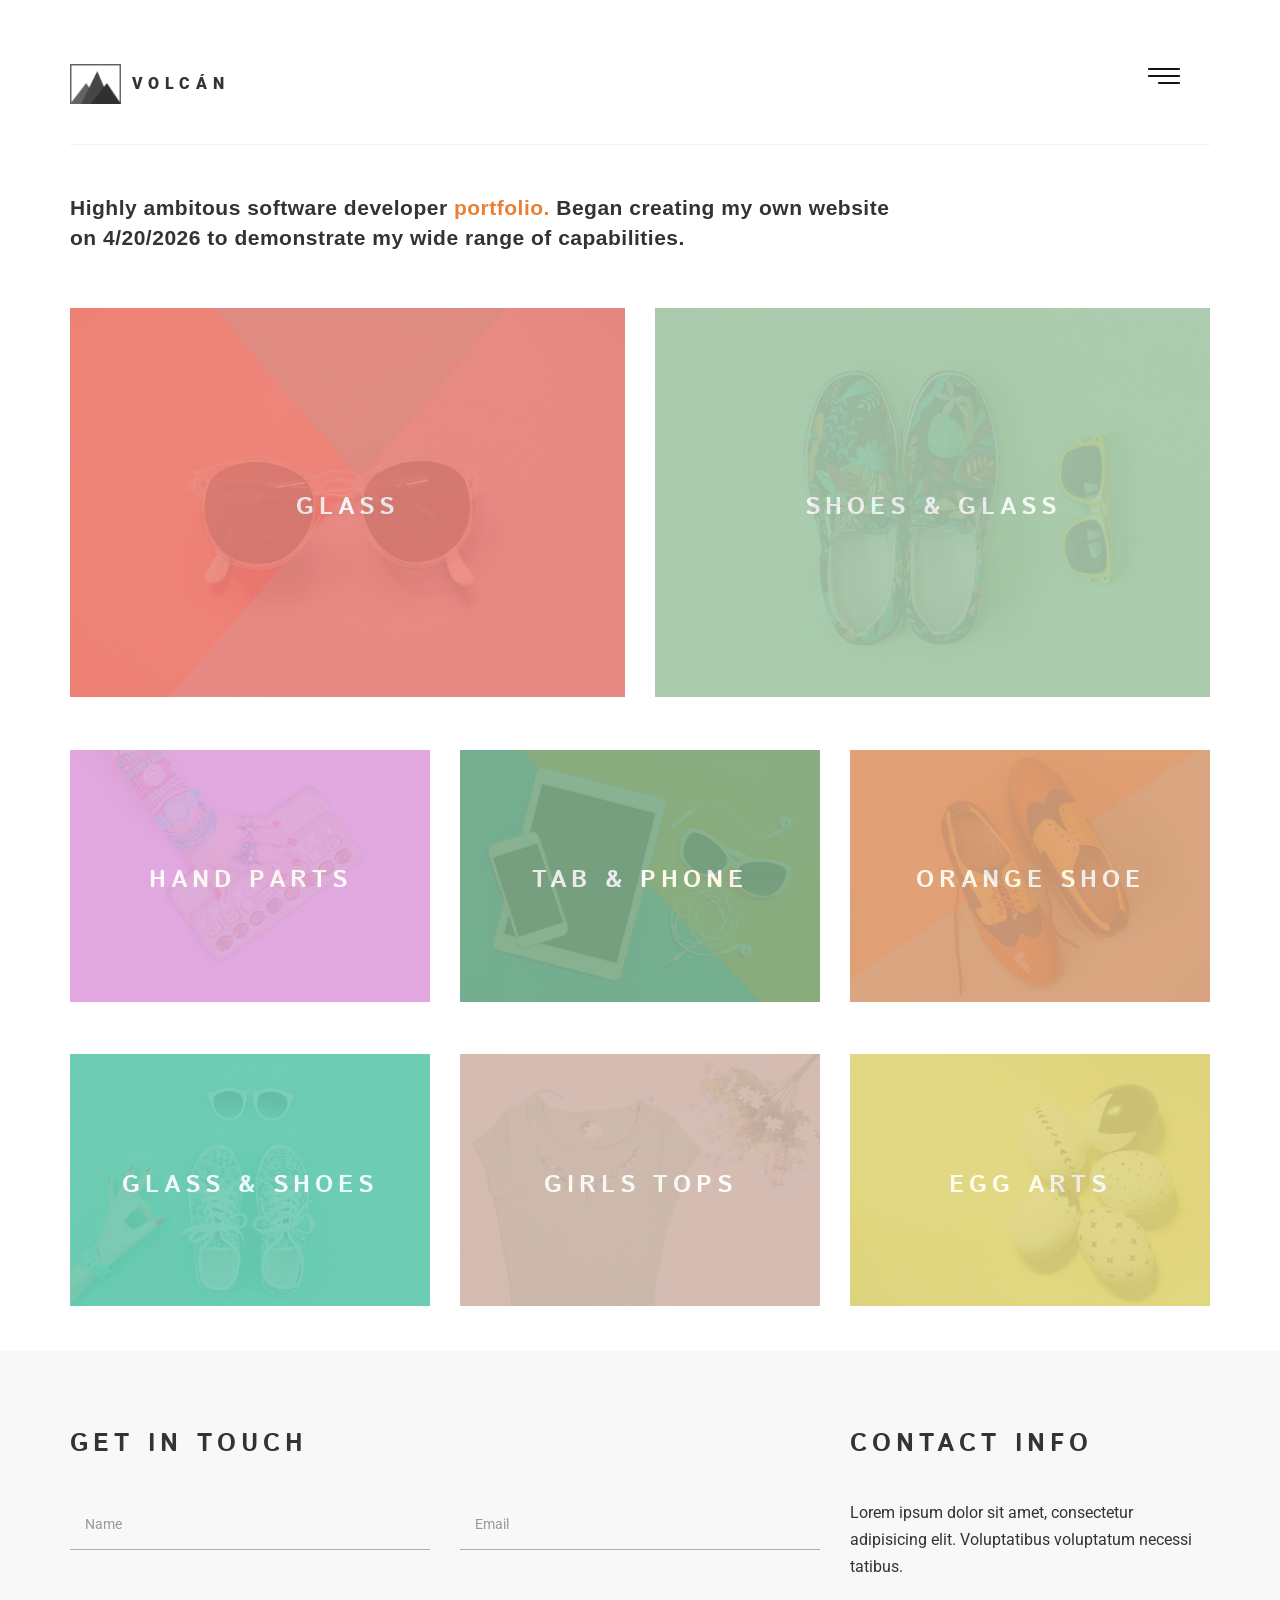
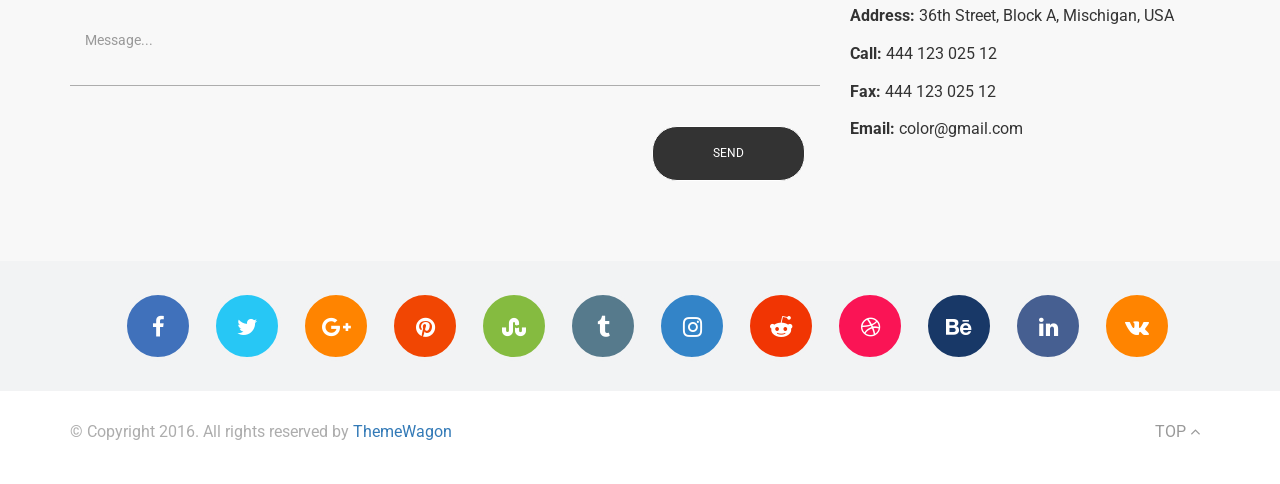
==== commit cdd0c9c1: "changed verbage" ====
--- a/index.html
+++ b/index.html
@@ -53,7 +53,7 @@
 			<div class="container">
 				<div class="row">
 					<div class="col-md-9">
-						<p class="drescription">Highly motivated front-end developer with <span class="orange">international client portfolio.</span> Driven and permanently curious, I am now specialized in fixing front-end issues that other technology providers can't manage.</p>
+						<p class="drescription">Highly ambitous software developer <span class="orange">portfolio.</span> Began creating my own website on 4/20/2026 to demonstrate my wide range of capabilities.</p>
 					</div>
 				</div>
 				<div class="tiles">
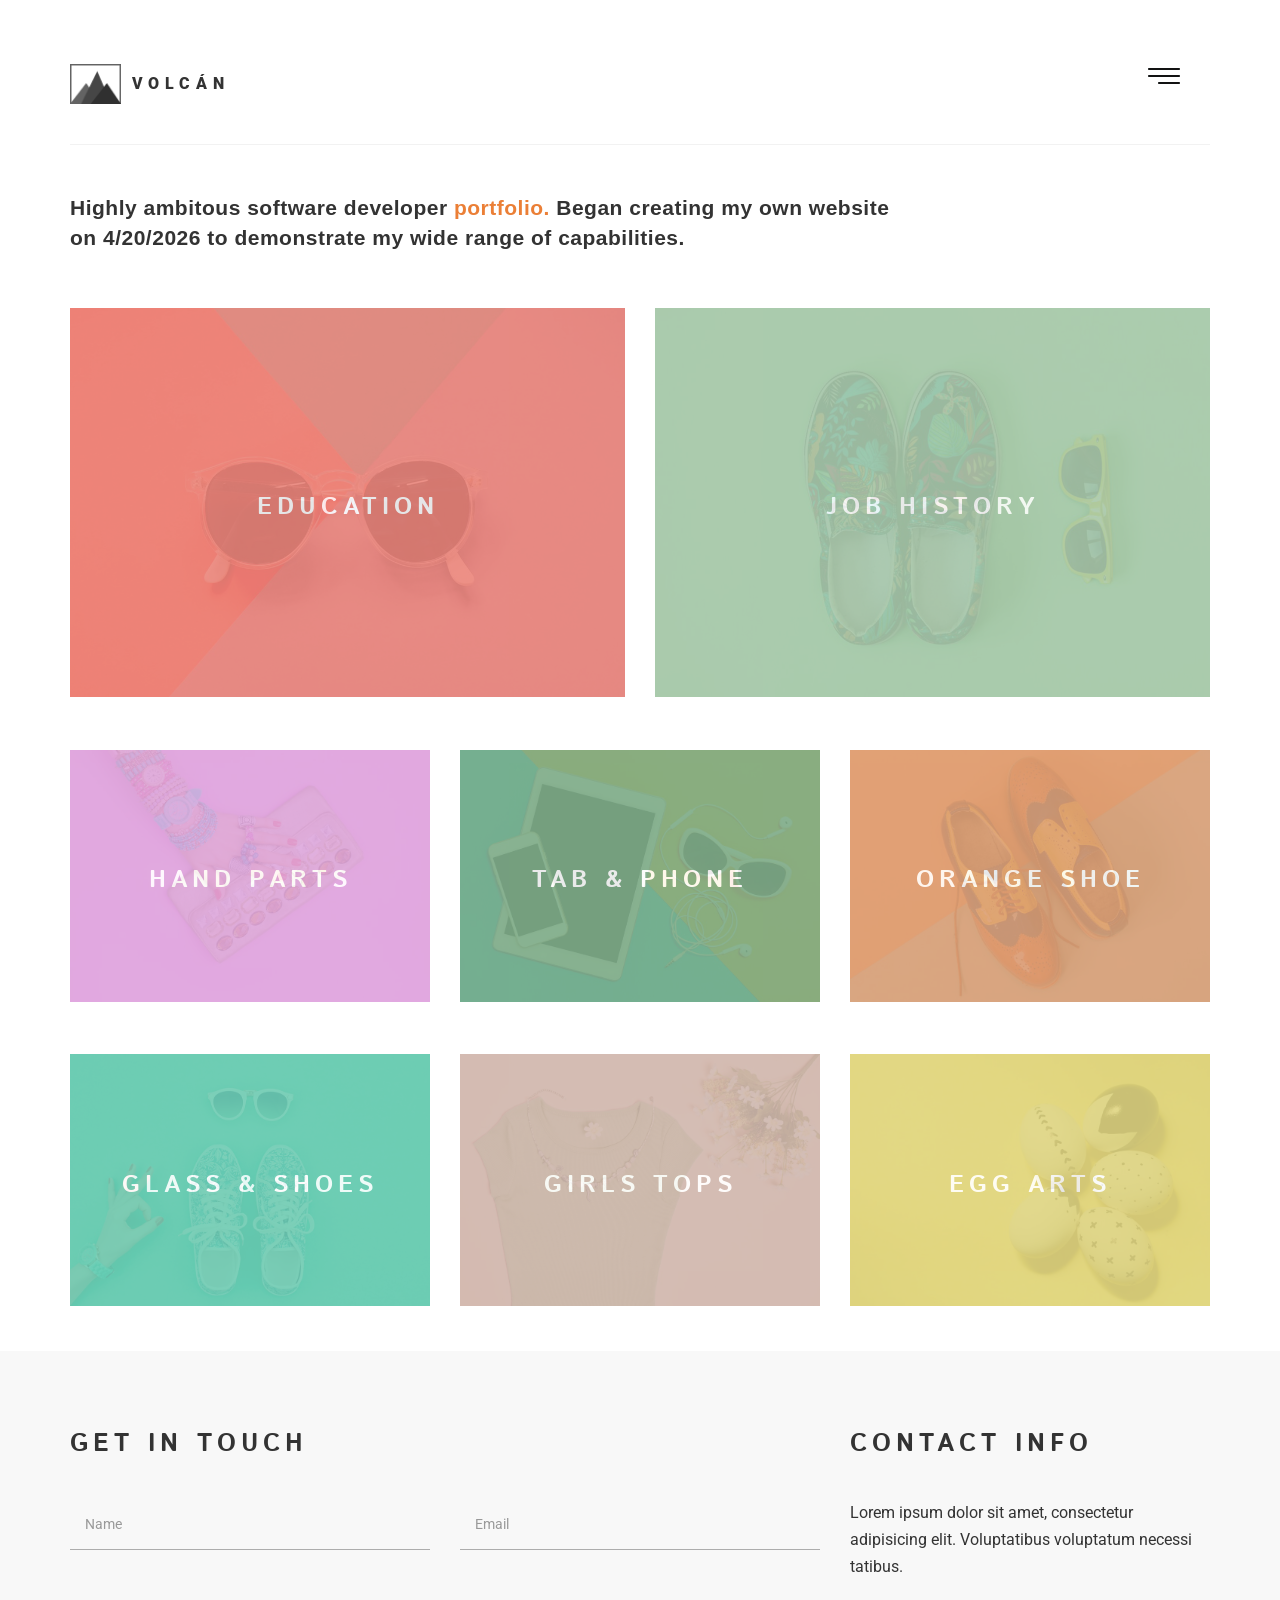
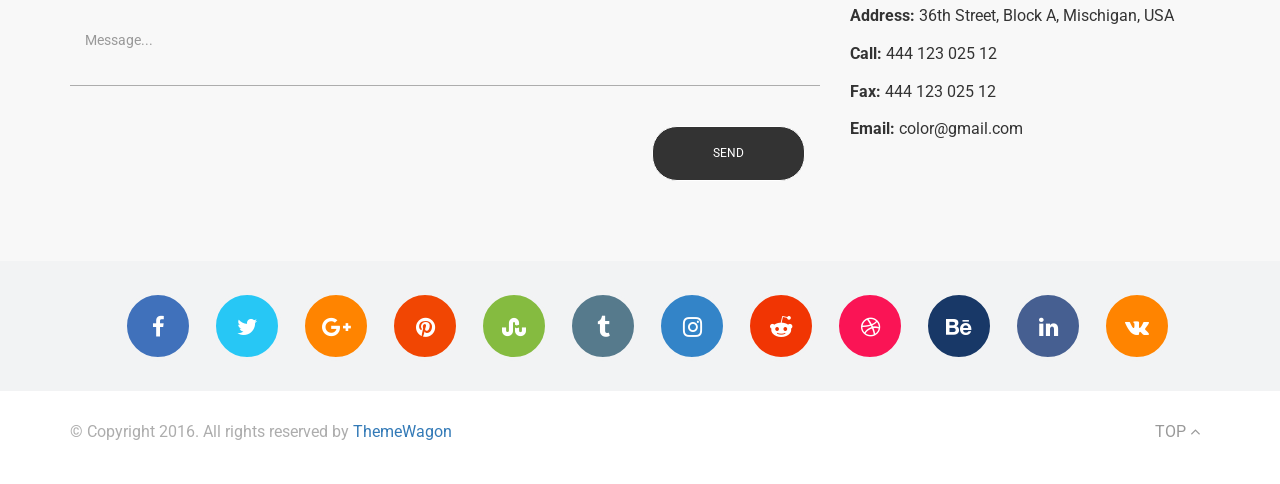
==== commit 1338f38a: "box names" ====
--- a/index.html
+++ b/index.html
@@ -65,7 +65,7 @@
 									<div class="img-hover glass">
 										<div class="c-table">
 											<div class="ct-cell">
-												<h3 class="img-title">Glass</h3>
+												<h3 class="img-title">Education</h3>
 											</div>
 										</div>
 									</div>
@@ -80,7 +80,7 @@
 											</div>
 											<div class="col-md-4">
 												<div>
-													<h2 class="popup-head">Glass</h2>
+													<h2 class="popup-head">Education</h2>
 												</div>
 												<div>
 													<p class="popup-parapraph">Etiam quis viverra lorem, in semper lorem. Sed nisl arcu euismod sit a amet nisi is a euismod sed cursus arcu elementum and ipsum arcu vivamus is quis venenatis orci and nullam dolore. Etiam quis viverra lorem, in semper lorem. Sed nisl arcu euismod still amet nisi aliqua.Eas Lorem ipsum dolor sit amet.</p>
@@ -116,7 +116,7 @@
 									<div class="img-hover shoes-glass">
 										<div class="c-table">
 											<div class="ct-cell">
-												<h3 class="img-title">SHOES & GLASS</h3>
+												<h3 class="img-title">Job History</h3>
 											</div>
 										</div>
 									</div>
@@ -131,7 +131,7 @@
 											</div>
 											<div class="col-md-4">
 												<div>
-													<h2 class="popup-head">SHOES & GLASS</h2>
+													<h2 class="popup-head">Job History</h2>
 												</div>
 												<div>
 													<p class="popup-parapraph">Etiam quis viverra lorem, in semper lorem. Sed nisl arcu euismod sit a amet nisi is a euismod sed cursus arcu elementum and ipsum arcu vivamus is quis venenatis orci and nullam dolore. Etiam quis viverra lorem, in semper lorem. Sed nisl arcu euismod still amet nisi aliqua.Eas Lorem ipsum dolor sit amet.</p>
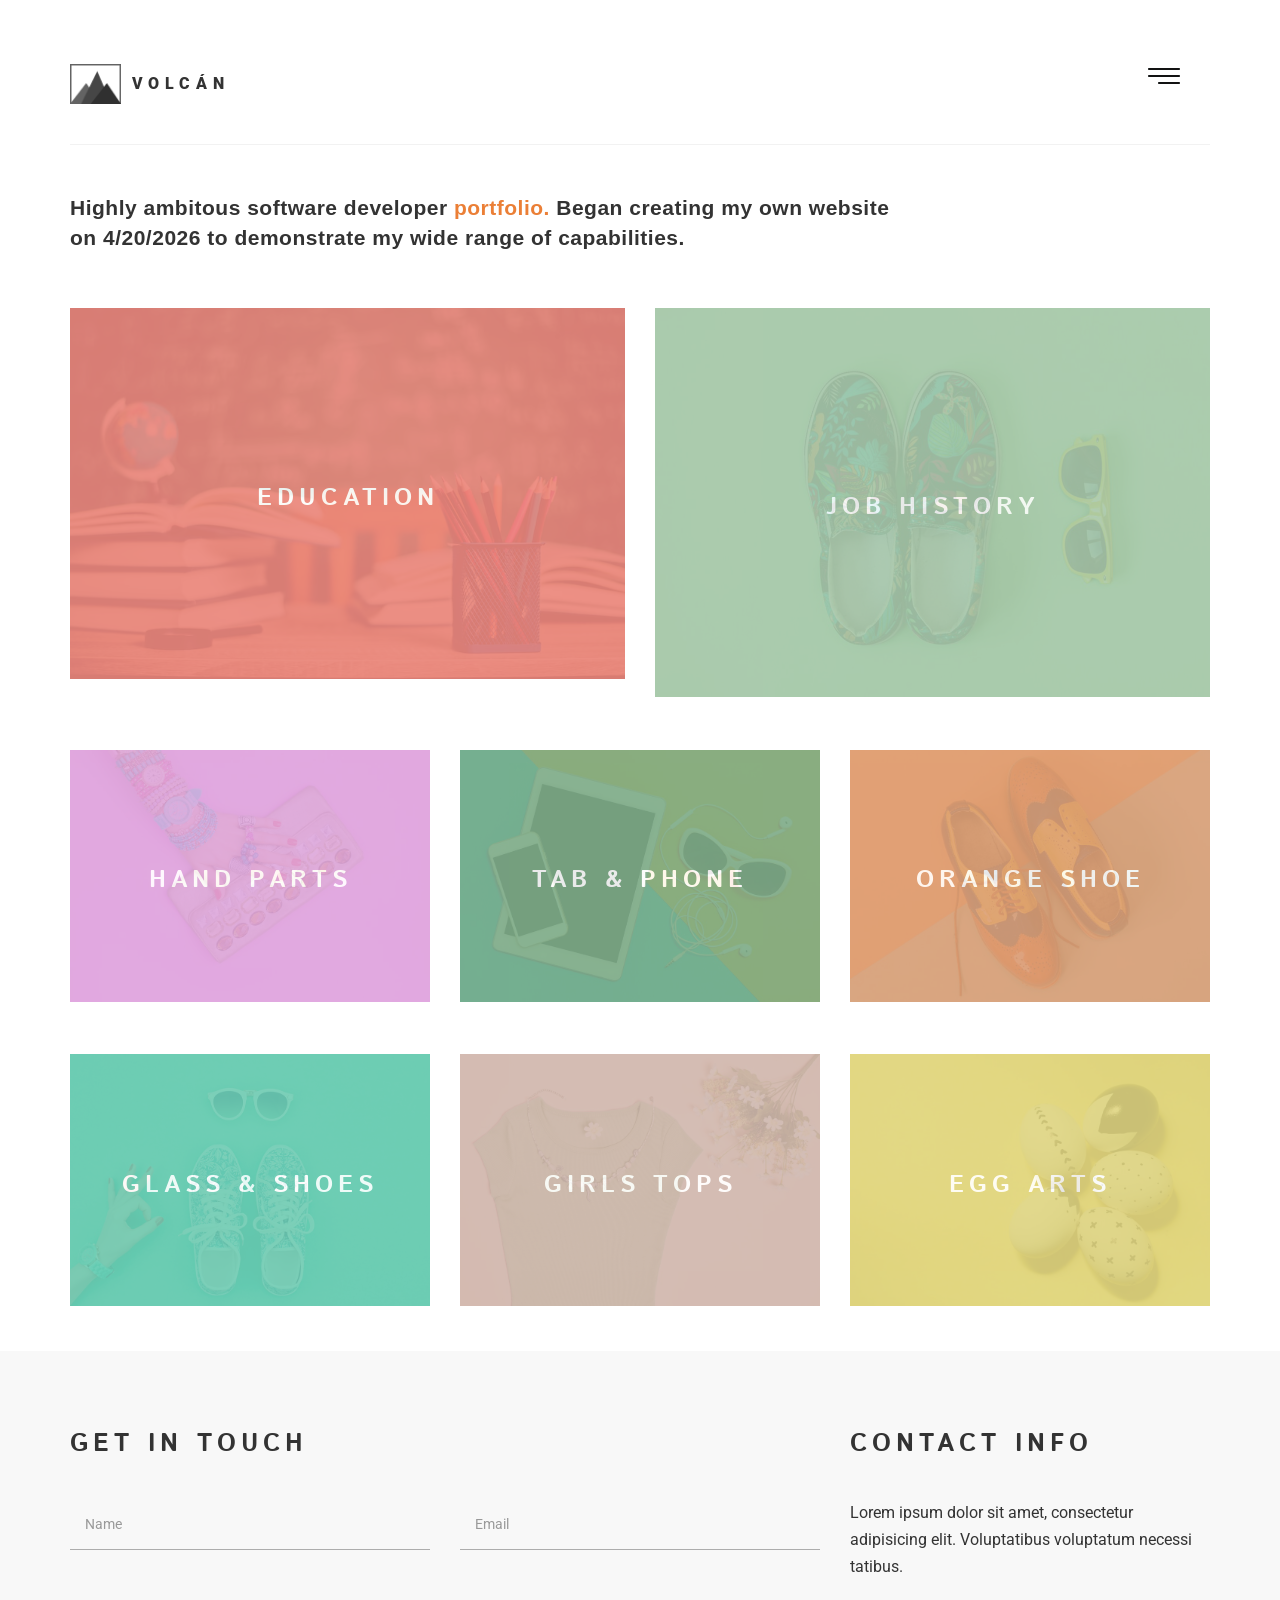
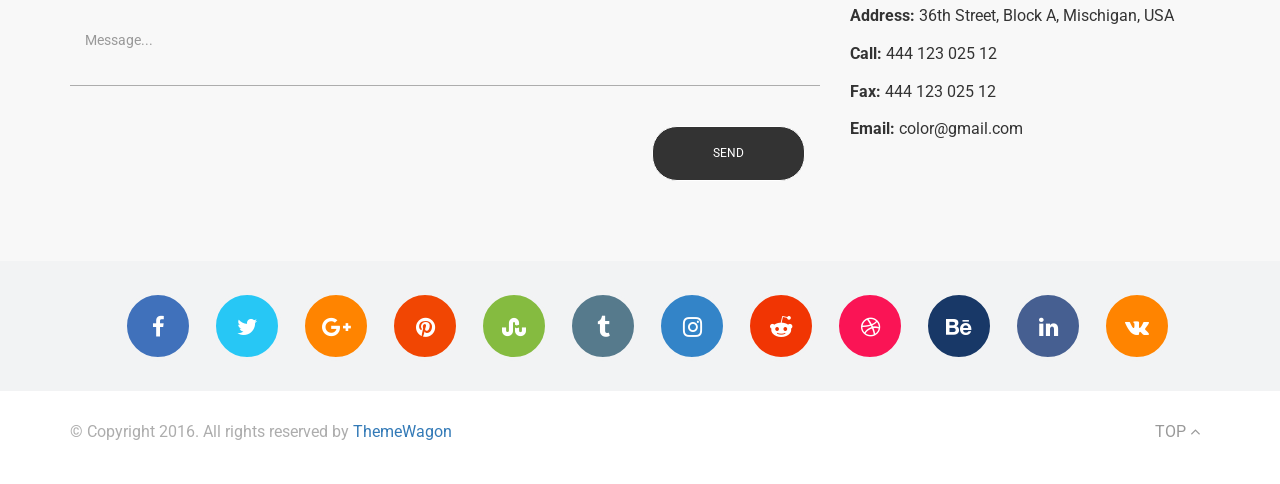
==== commit e91f1d20: "education sumary" ====
--- a/index.html
+++ b/index.html
@@ -61,7 +61,7 @@
 						<div class="col-md-6">
 							<div class="a">
 								<a href="#test-popup-1" class="open-popup-link">
-									<img src="images/1.jpg" class="img-responsive" alt="Responsive image">
+									<img src="images/education.jpg" class="img-responsive" alt="Responsive image">
 									<div class="img-hover glass">
 										<div class="c-table">
 											<div class="ct-cell">
@@ -76,14 +76,14 @@
 									<div class="row">
 										<div class="pop-up-color">
 											<div class="col-md-8 p-l-0 p-r-0">
-												<img src="images/1.jpg" class="img-responsive" alt="Responsive image">
+												<img src="images/education.jpg" class="img-responsive" alt="Responsive image">
 											</div>
 											<div class="col-md-4">
 												<div>
 													<h2 class="popup-head">Education</h2>
 												</div>
 												<div>
-													<p class="popup-parapraph">Etiam quis viverra lorem, in semper lorem. Sed nisl arcu euismod sit a amet nisi is a euismod sed cursus arcu elementum and ipsum arcu vivamus is quis venenatis orci and nullam dolore. Etiam quis viverra lorem, in semper lorem. Sed nisl arcu euismod still amet nisi aliqua.Eas Lorem ipsum dolor sit amet.</p>
+													<p class="popup-parapraph">Graduated Rockwood Summit High School 2013. Attended Saint Louis community college via A+ Scholarship. Women's Basketball for two years and PTK for two years. Earned an Associate's Degree in Engineering Sciences May 2017. Began education at Missouri University of Science and Technology Fall 2017 as Chemistry Major and Spring 2018 as Computer Science Major. Ultimatly finished with a Bachelor's in Information Science and Technology May 2020.</p>
 												</div>
 												<div class="pop-up-icon">
 													<div class="row">
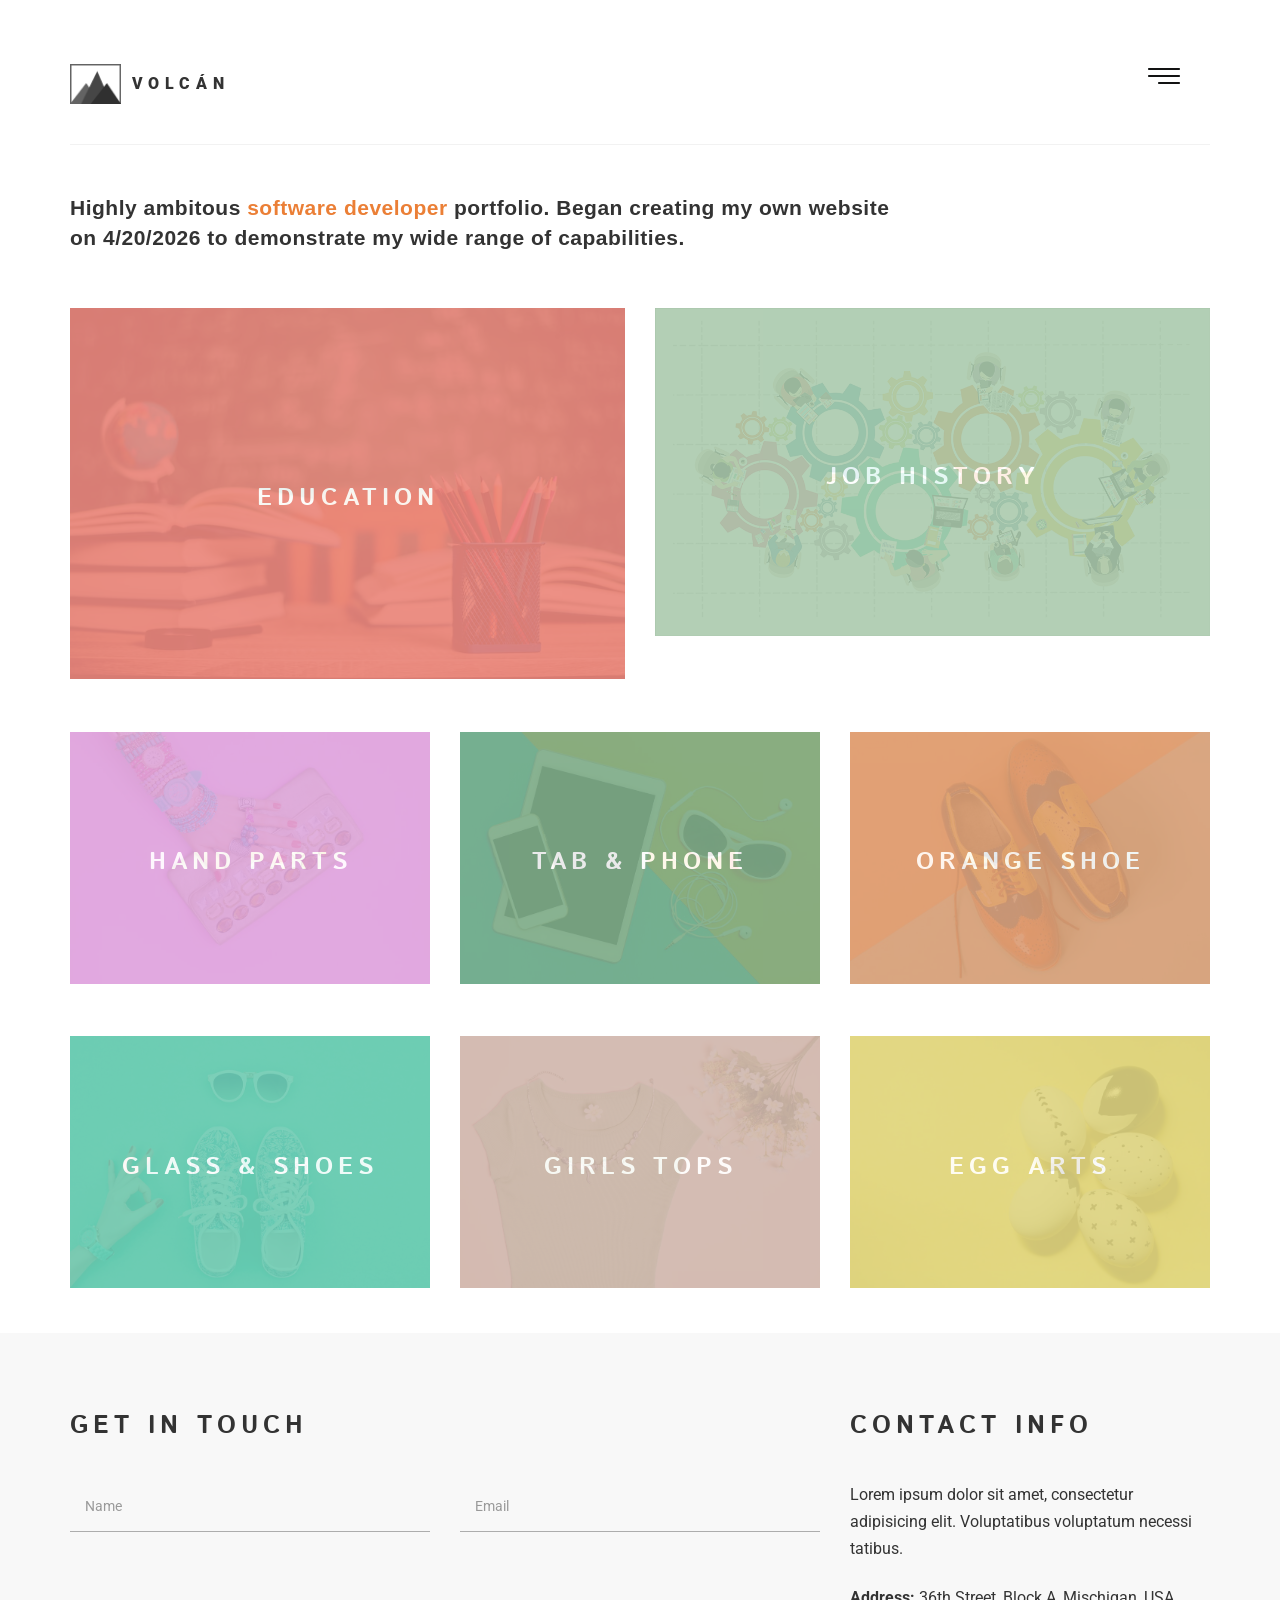
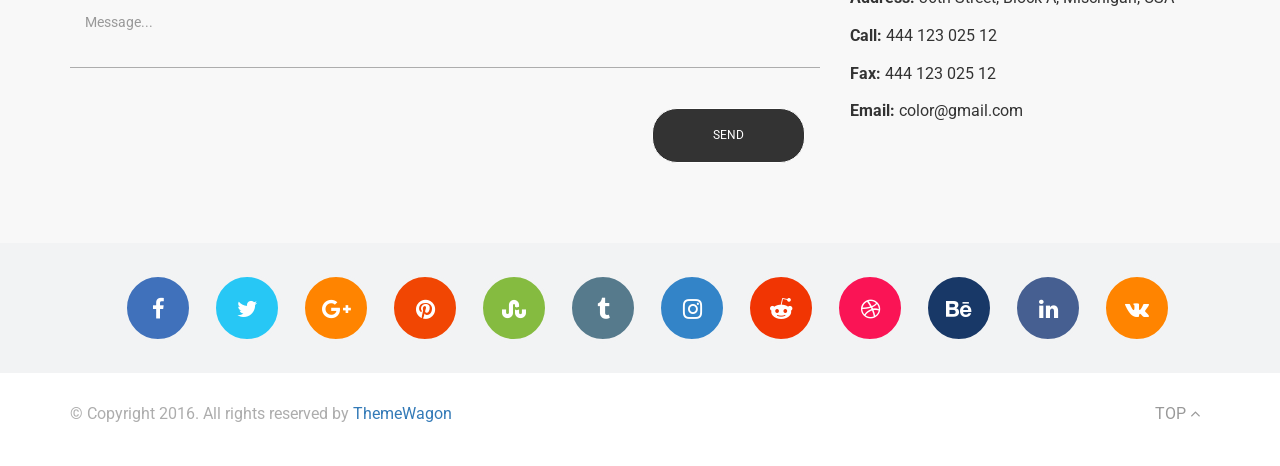
==== commit 1c9c8027: "pic jobs" ====
--- a/index.html
+++ b/index.html
@@ -53,7 +53,7 @@
 			<div class="container">
 				<div class="row">
 					<div class="col-md-9">
-						<p class="drescription">Highly ambitous software developer <span class="orange">portfolio.</span> Began creating my own website on 4/20/2026 to demonstrate my wide range of capabilities.</p>
+						<p class="drescription">Highly ambitous <span class="orange">software developer</span> portfolio. Began creating my own website on 4/20/2026 to demonstrate my wide range of capabilities.</p>
 					</div>
 				</div>
 				<div class="tiles">
@@ -112,7 +112,7 @@
 						<div class="col-md-6">
 							<div class="a">
 								<a href="#test-popup-2" class="open-popup-link">
-									<img src="images/2.jpg" class="img-responsive" alt="Responsive image">
+									<img src="images/jobs.jpg" class="img-responsive" alt="Responsive image">
 									<div class="img-hover shoes-glass">
 										<div class="c-table">
 											<div class="ct-cell">
@@ -127,7 +127,7 @@
 									<div class="row">
 										<div class="pop-up-color">
 											<div class="col-md-8 p-l-0 p-r-0">
-												<img src="images/2.jpg" class="img-responsive" alt="Responsive image">
+												<img src="images/jobs.jpg" class="img-responsive" alt="Responsive image">
 											</div>
 											<div class="col-md-4">
 												<div>
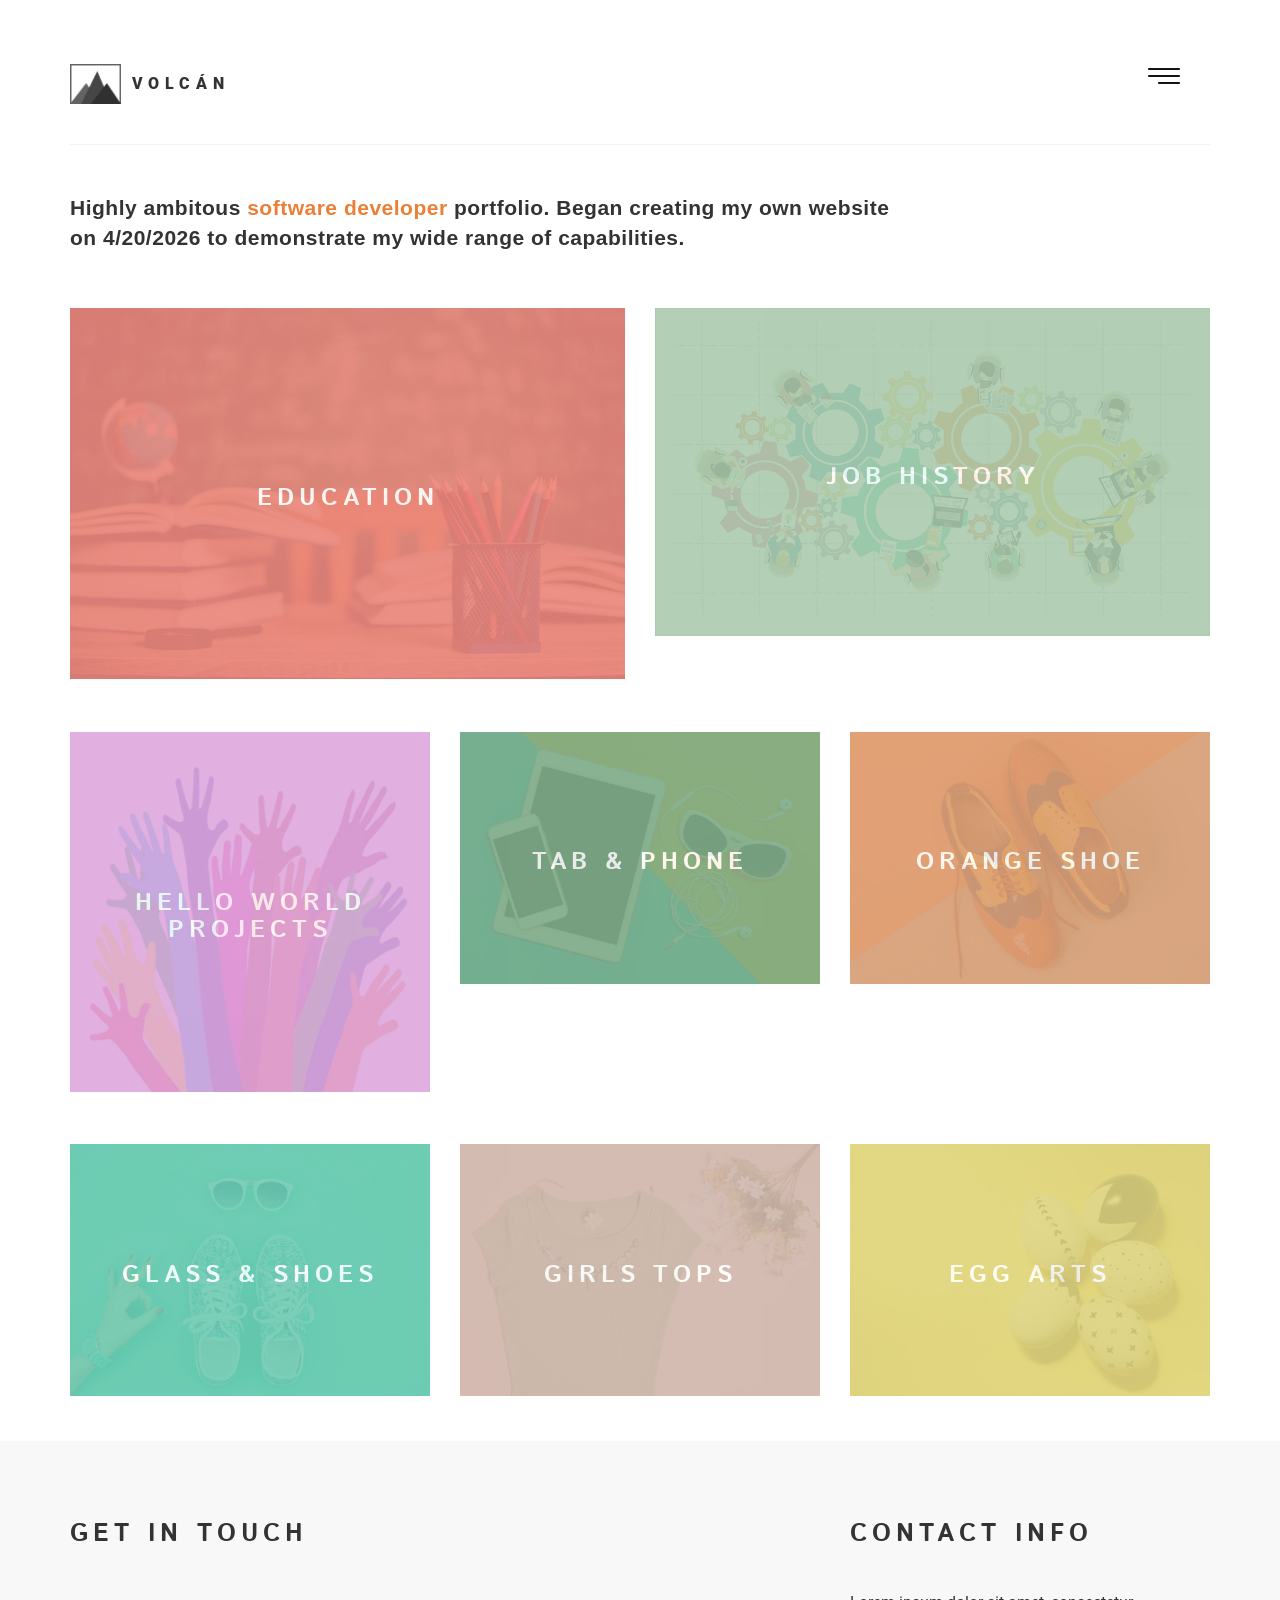
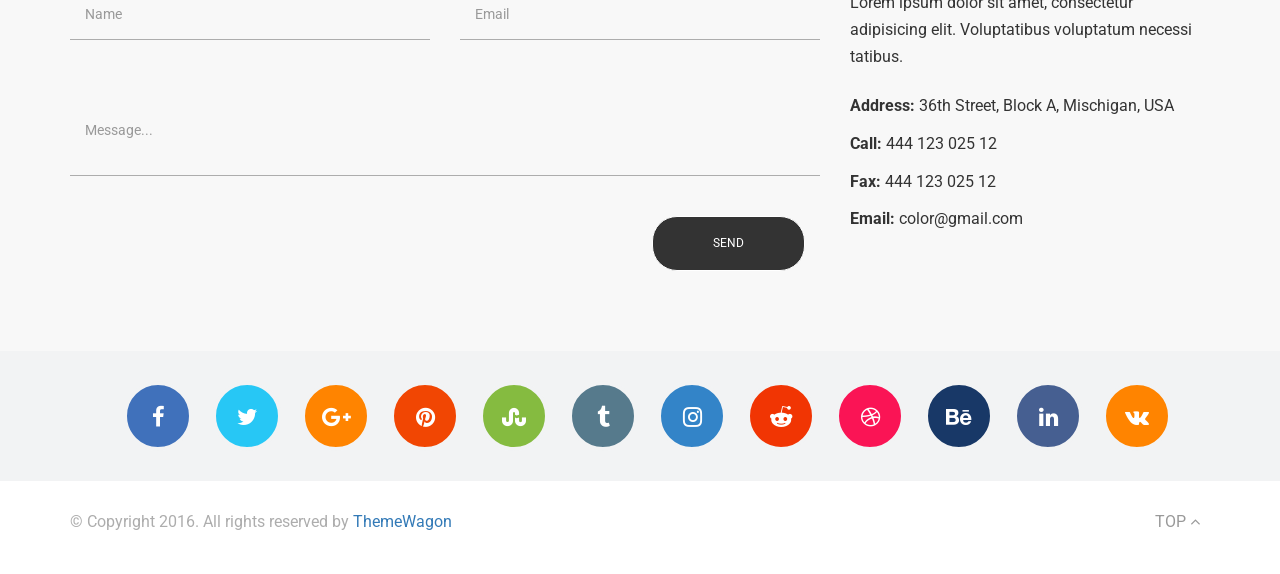
==== commit fb117802: "image hellow world projects" ====
--- a/index.html
+++ b/index.html
@@ -134,7 +134,7 @@
 													<h2 class="popup-head">Job History</h2>
 												</div>
 												<div>
-													<p class="popup-parapraph">Etiam quis viverra lorem, in semper lorem. Sed nisl arcu euismod sit a amet nisi is a euismod sed cursus arcu elementum and ipsum arcu vivamus is quis venenatis orci and nullam dolore. Etiam quis viverra lorem, in semper lorem. Sed nisl arcu euismod still amet nisi aliqua.Eas Lorem ipsum dolor sit amet.</p>
+													<p class="popup-parapraph">Grants Farm - Part Time - Cashier, Birthday Parties. Lowe's - Cashier, Customer Service. AAA Insurance - Intern - Technical Counsultant. Netsmart Technology - Intern - Software Engineer. Netsmart Technology - Full Time - Solution Delivery Analyst</p>
 												</div>
 												<div class="pop-up-icon">
 													<div class="row">
@@ -165,11 +165,11 @@
 						<div class="col-md-4">
 							<div class="a">
 								<a href="#test-popup-3" class="open-popup-link">
-									<img src="images/3.jpg" class="img-responsive" alt="Responsive image">
+									<img src="images/hands.jpg" class="img-responsive" alt="Responsive image">
 									<div class="img-hover hand-parts">
 										<div class="c-table">
 											<div class="ct-cell">
-												<h3 class="img-title">HAND PARTS</h3>
+												<h3 class="img-title">Hello World Projects</h3>
 											</div>
 										</div>
 									</div>
@@ -180,11 +180,11 @@
 									<div class="row">
 										<div class="pop-up-color">
 											<div class="col-md-8 p-l-0 p-r-0">
-												<img src="images/3.jpg" class="img-responsive" alt="Responsive image">
-											</div>
-											<div class="col-md-4">
-												<div>
-													<h2 class="popup-head">HAND PARTS</h2>
+												<img src="images/hands.jpg" class="img-responsive" alt="Responsive image">
+											</div>
+											<div class="col-md-4">
+												<div>
+													<h2 class="popup-head">Hello World Projects</h2>
 												</div>
 												<div>
 													<p class="popup-parapraph">Etiam quis viverra lorem, in semper lorem. Sed nisl arcu euismod sit a amet nisi is a euismod sed cursus arcu elementum and ipsum arcu vivamus is quis venenatis orci and nullam dolore. Etiam quis viverra lorem, in semper lorem. Sed nisl arcu euismod still amet nisi aliqua.Eas Lorem ipsum dolor sit amet.</p>
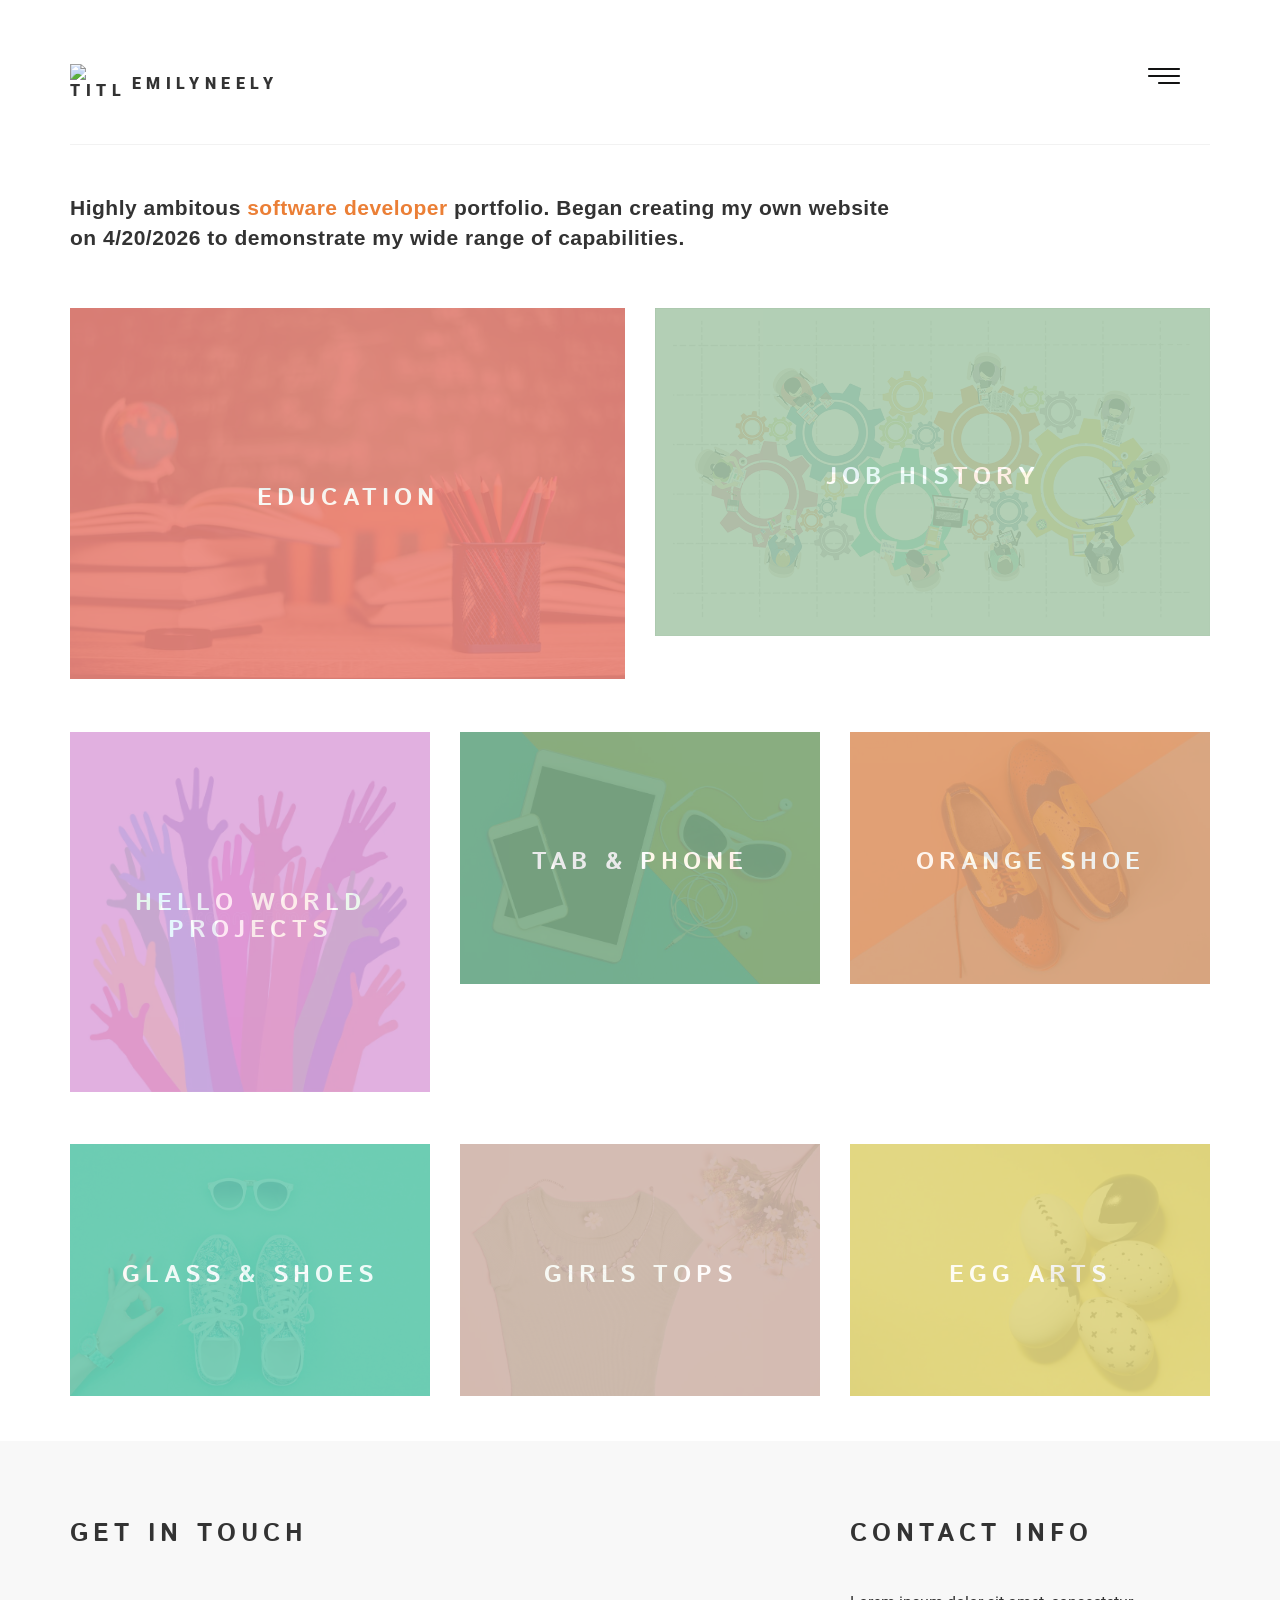
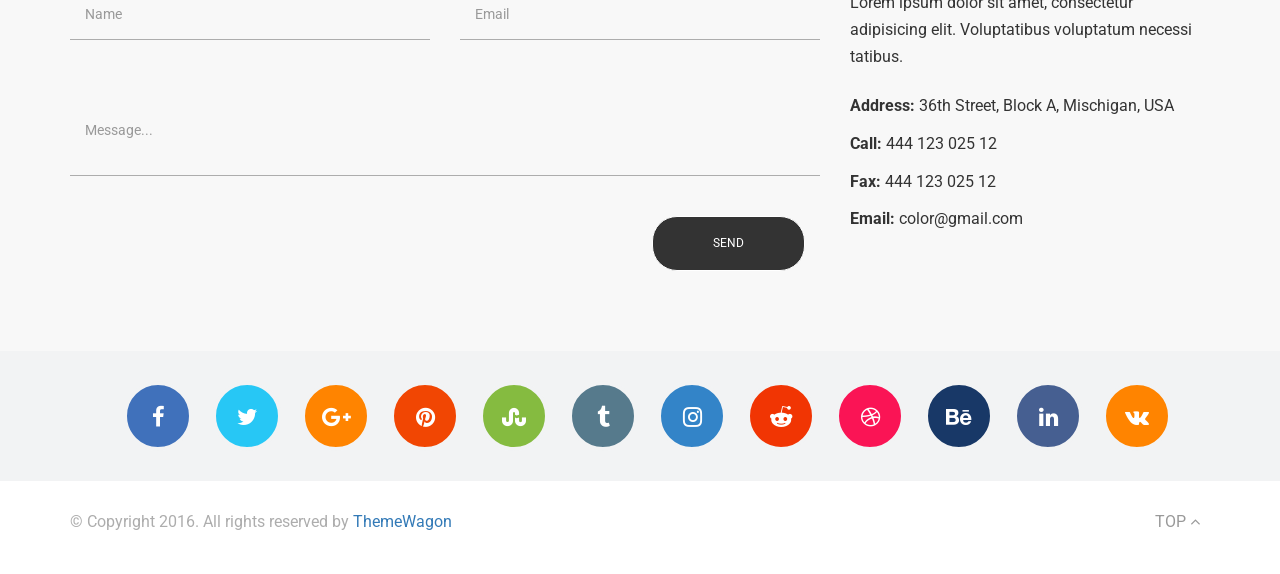
==== commit 5b01bdef: "change site name volcran to Emily Neely" ====
--- a/index.html
+++ b/index.html
@@ -1,7 +1,7 @@
 <!DOCTYPE HTML>
 <html>
 	<head>
-		<title>Volca&#769;n</title>
+		<title>Emily Neely</title>
 
 		<meta charset="utf-8" />
 		<meta name="viewport" content="width=device-width, initial-scale=1" />
@@ -29,7 +29,7 @@
 										<img src="images/nav_icon.svg" class="img-responsive" alt="Collapsable Navbar">
 									</a>
 									<a href="index.html" class="logo">
-										<span class="symbol"><img src="images/logo.png" alt="Title" /></span><span class="title">volca&#769;n</span>
+										<span class="symbol"><img src="images/profile.jpg" alt="Title" /></span><span class="title">EmilyNeely</span>
 									</a>
 								</div>
 							</header>
@@ -38,7 +38,7 @@
 								<h2>Menu</h2>
 								<ul>
 									<li><a href="index.html">Home</a></li>
-									<li><a href="elements.html">Elements</a></li>
+									<li><a href="helloworldprojects.html">Hello World Prjoects</a></li>
 								</ul>
 							</nav>
 						</div>
